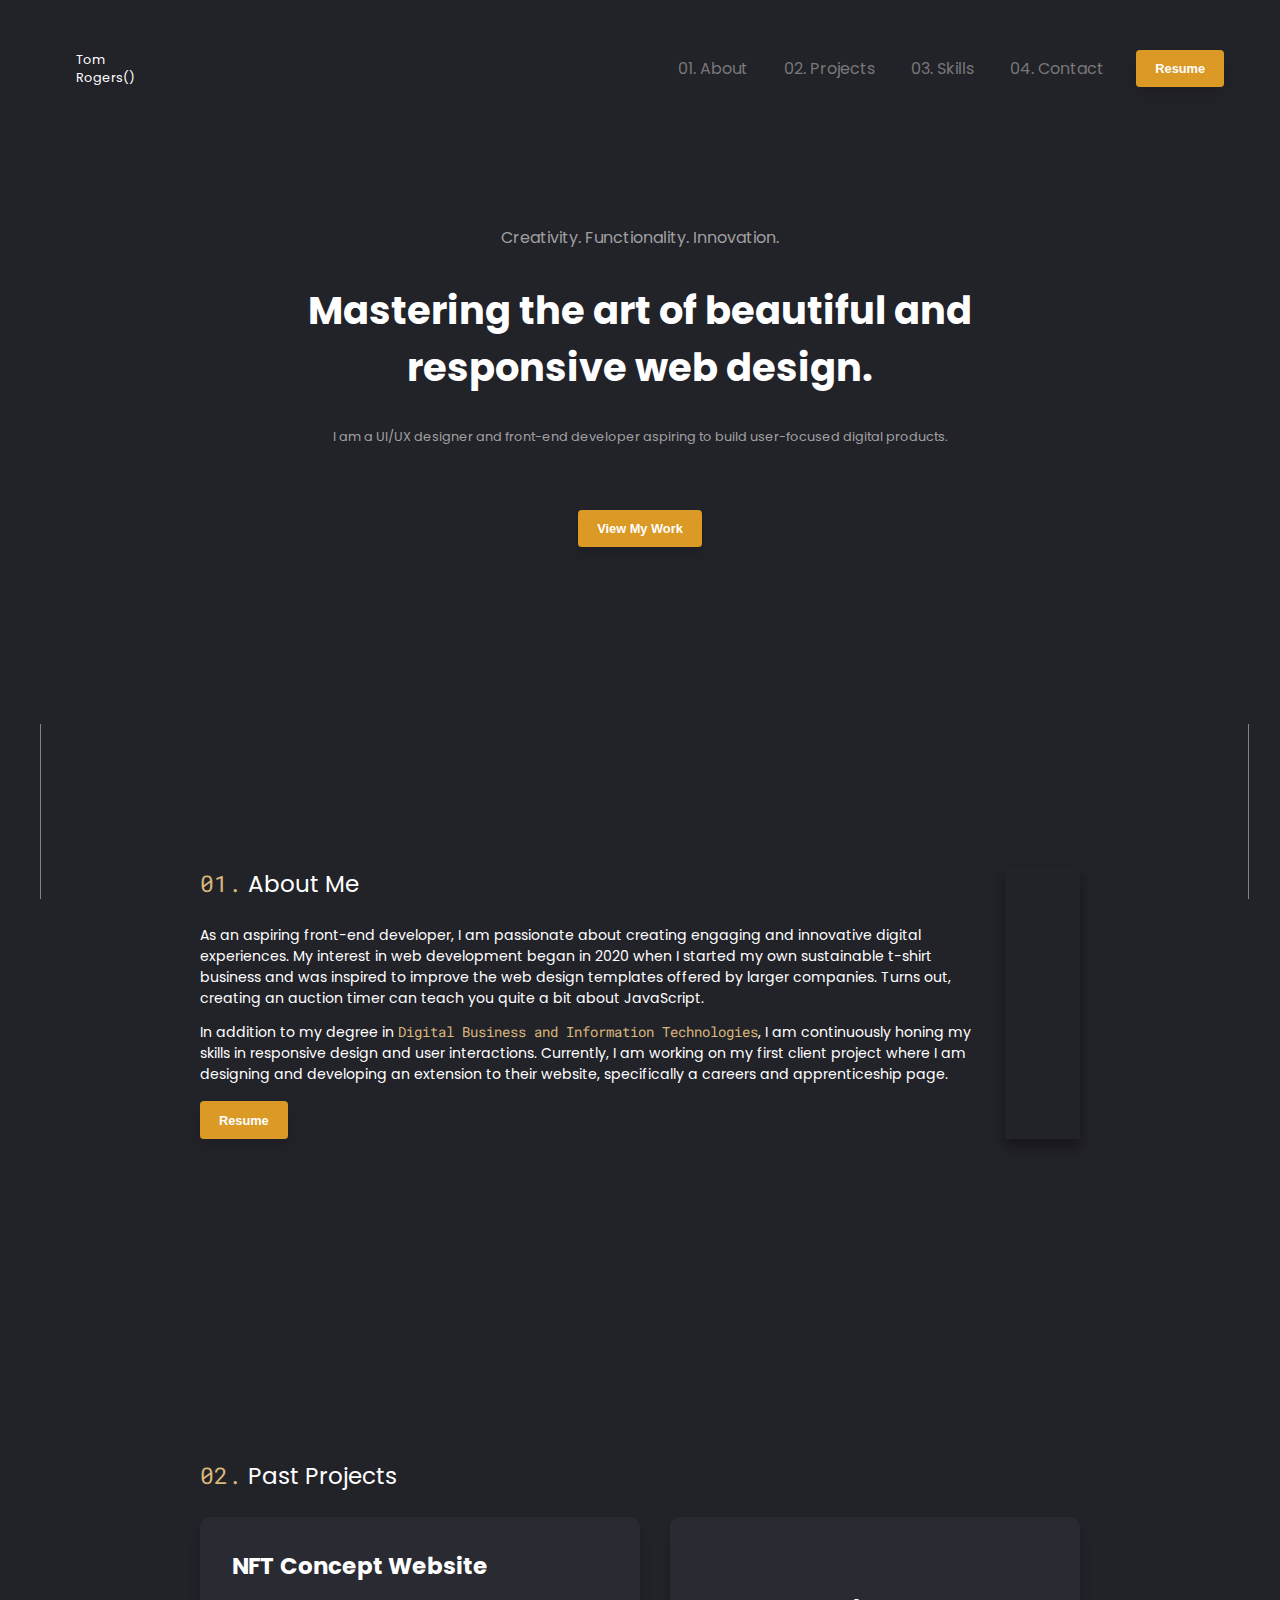
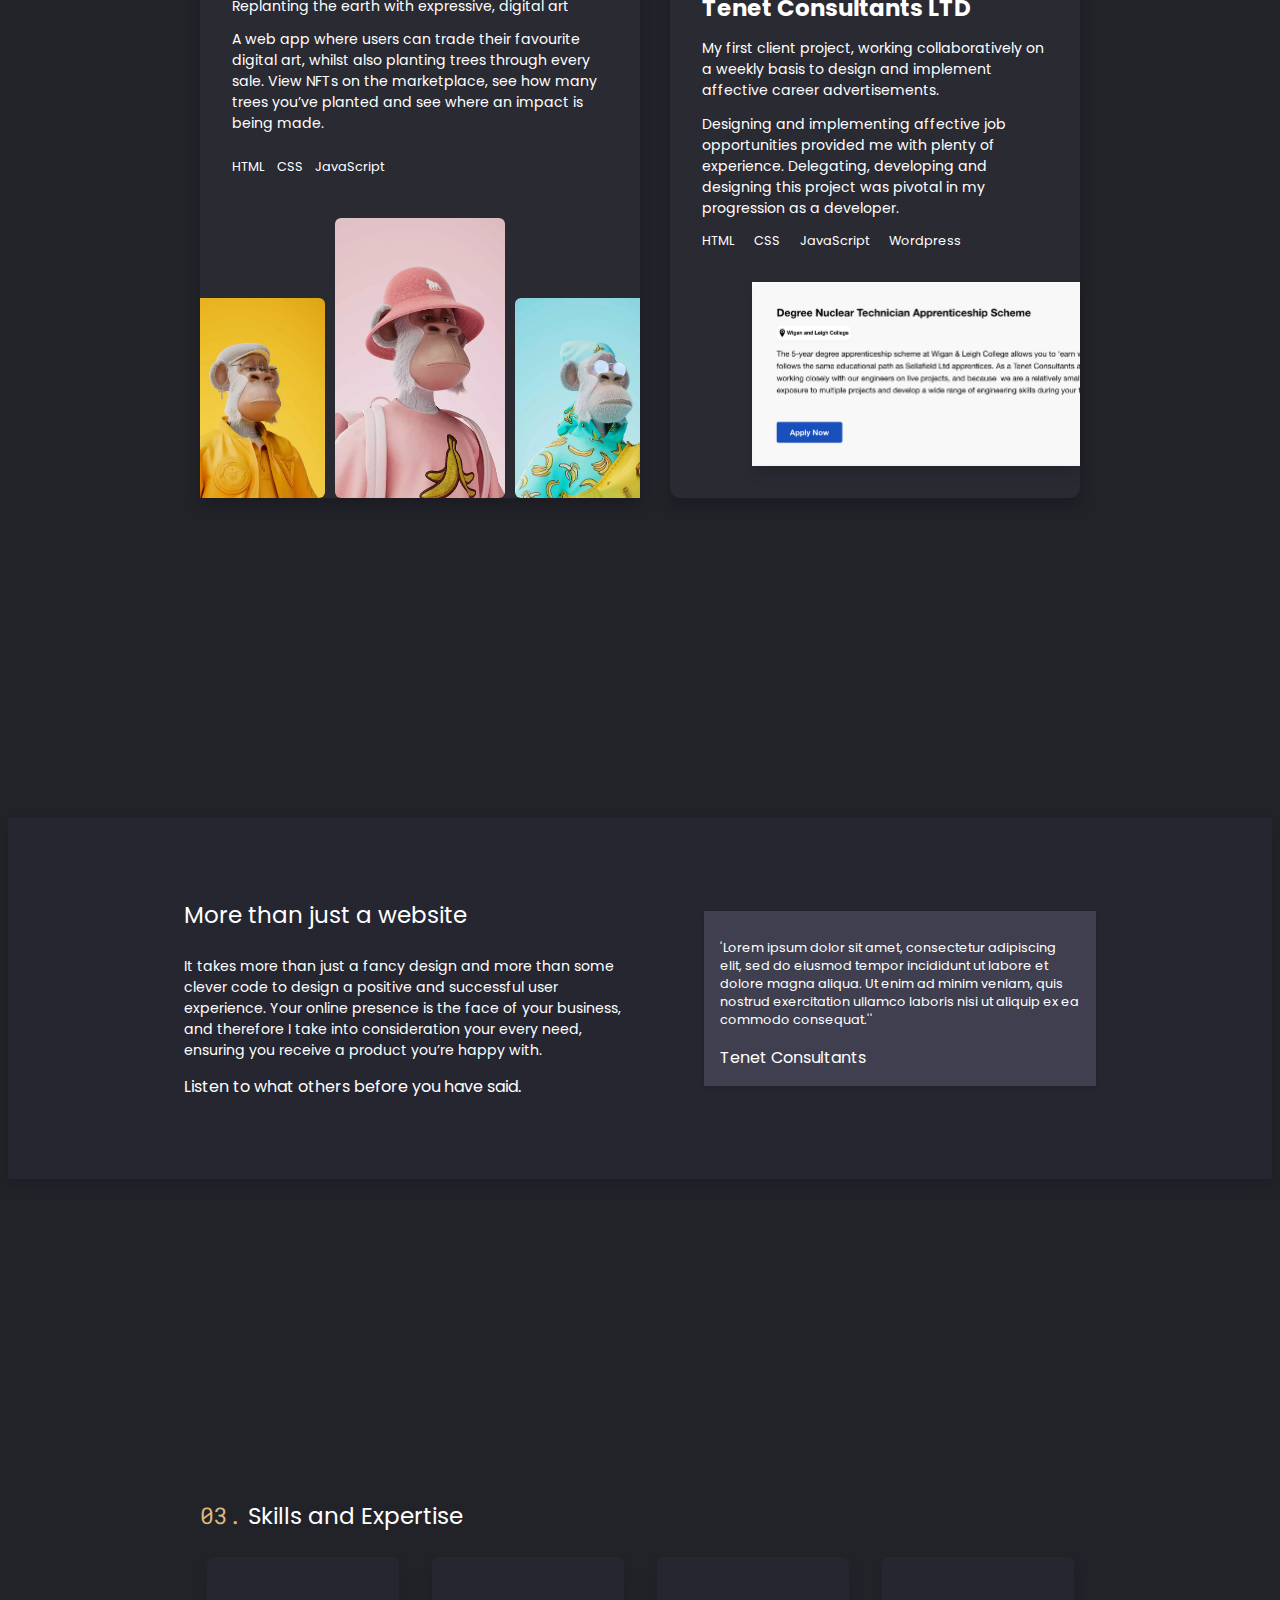
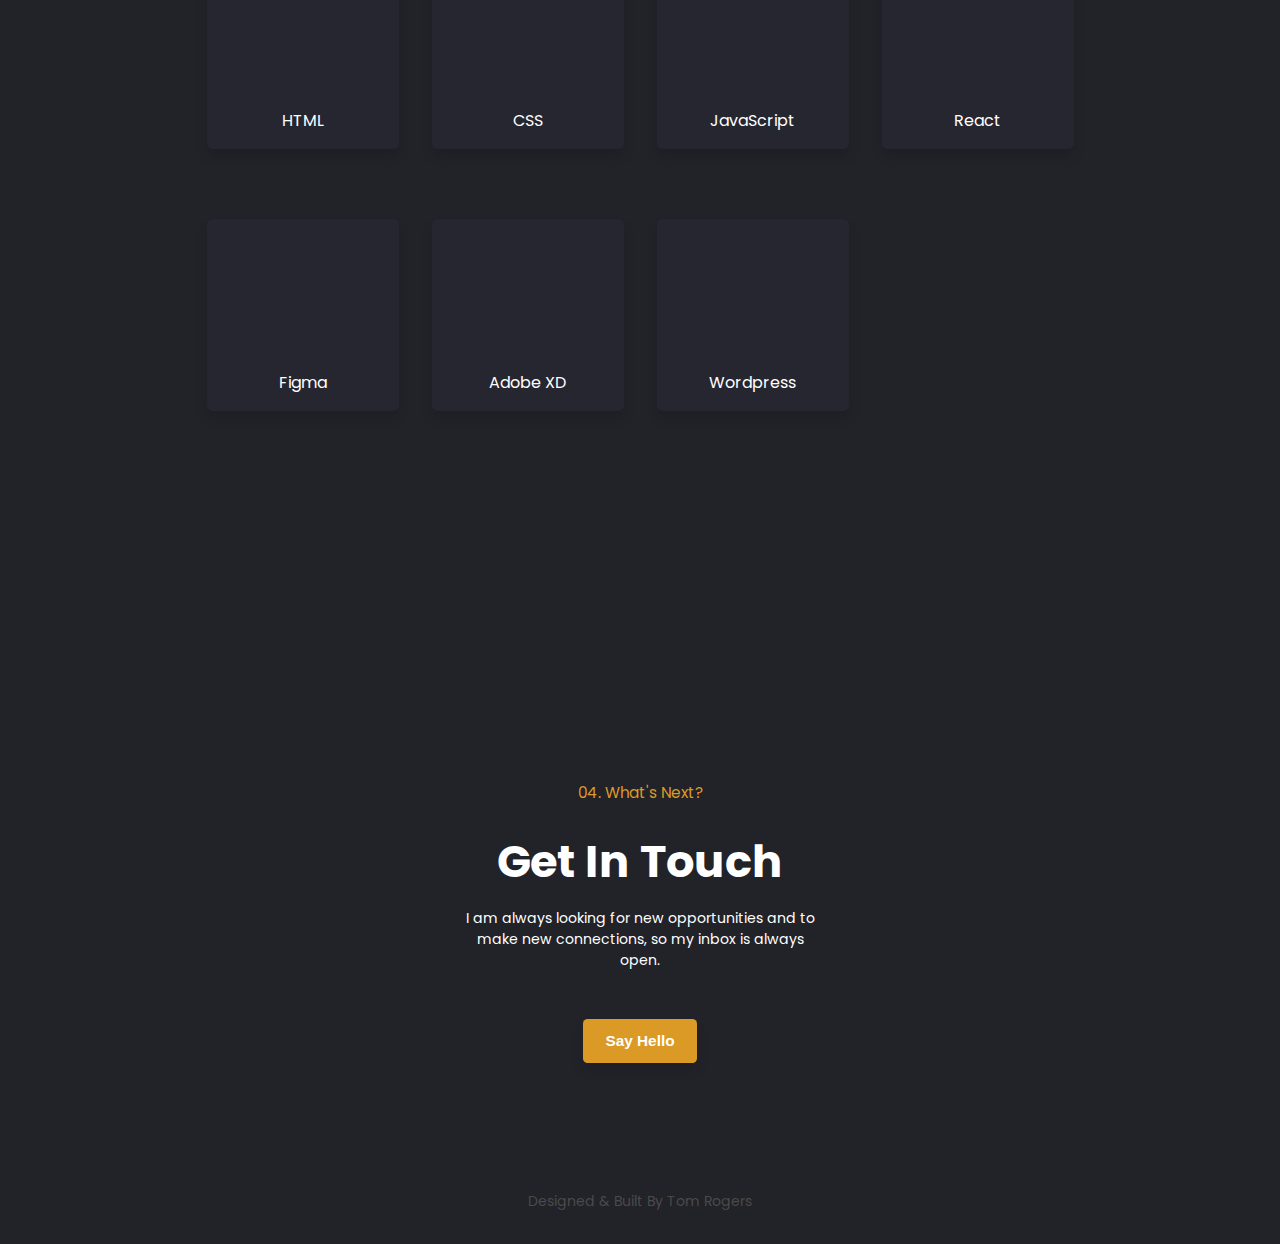
==== index.html @ 4c24e1a1 "PDF viewer extension" ====
<!DOCTYPE html>
<html lang="en" dir="auto">
	<head>
		<meta charset="UTF-8" />
		<meta http-equiv="X-UA-Compatible" content="IE=edge" />
		<meta name="viewport" content="width=device-width, initial-scale=1.0" />
		<link rel="alternate" href="https://es.example.com/" hreflang="es" />
		<link rel="stylesheet" href="style.css" />
		<link rel="icon" href="images/logo.png" />
		<title>Tom Rogers - Front-End Developer</title>
		<meta
			name="description"
			content="Explore my portfolio and discover my skills in web design, development, and digital marketing. Let's build something amazing together!"
		/>

		<link
			rel="stylesheet"
			href="https://cdn.jsdelivr.net/npm/bootstrap-icons@1.10.2/font/bootstrap-icons.css"
			integrity="sha384-b6lVK+yci+bfDmaY1u0zE8YYJt0TZxLEAFyYSLHId4xoVvsrQu3INevFKo+Xir8e"
			crossorigin="anonymous"
		/>

		<link
			rel="stylesheet"
			href="path/to/font-awesome/css/font-awesome.min.css"
		/>
	</head>
	<body>
		<header>
			<i class="bi bi-list" id="mobile-cta"></i>
			<nav>
				<div id="desktop-nav" data-visible="false">
					<div id="nav-left">
						<img src="images/profile-pic.png" alt="" />
						<div id="nav-name">Tom Rogers()</div>
						<i class="bi bi-x" id="mobile-exit"></i>
					</div>
					<div id="nav-right">
						<ul>
							<li>
								<a href="#about" class="nav-links">01. About</a>
								<a href="#projects" class="nav-links">02. Projects</a>
								<a href="#skills" class="nav-links">03. Skills</a>
								<a href="#contact" class="nav-links">04. Contact</a>
							</li>
						</ul>
						<a href="pdf.html" target="_blank">
							<button>Resume</button>
						</a>
						<i class="bi bi-brightness-alt-high-fill" id="toggle-dark"></i>
					</div>
					<div id="nav-mobile-bottom">
						<div class="logo-links">
							<a
								href="https://www.linkedin.com/in/tom-rogers-b69690244/
										"
								target="_blank"
							>
								<i class="bi bi-linkedin"></i>
							</a>
							<a href="https://github.com/tomrogers02" target="_blank">
								<i class="bi bi-github"></i>
							</a>
						</div>
						<div id="email-address">tomrogersweb@gmail.com</div>
					</div>
				</div>
			</nav>
		</header>

		<div class="desktop-hero">
			<div class="left-hero-social-links">
				<a
					href="https://www.linkedin.com/in/tom-rogers-b69690244/
					"
					target="_blank"
				>
					<i class="bi bi-linkedin"></i>
				</a>
				<a href="https://github.com/tomrogers02" target="_blank">
					<i class="bi bi-github"></i>
				</a>
				<img src="images/icons-line.png" alt="" class="social-line" />
			</div>

			<div class="mobile-hero">
				<div class="central-hero">
					<div id="upper-title">Creativity. Functionality. Innovation.</div>
					<div id="main-title">
						Mastering the art of beautiful and responsive web design.
					</div>
					<div id="lower-subtitle">
						I am a UI/UX designer and front-end developer aspiring to build
						user-focused digital products.
					</div>
					<a href="#projects" id="view-btn"><button>View My Work</button></a>
				</div>

				<div class="right-hero-email">
					<a href="mailto:tomrogersweb@gmail.com" id="email"
						><i class="bi bi-envelope-fill"></i>
					</a>
					<img src="images/icons-line.png" alt="" class="social-line" />
				</div>
			</div>
		</div>

		<section id="about">
			<div class="about-left-section">
				<div class="section-title" id="about-title">
					<span>01.</span> About Me
				</div>
				<p class="about-body" id="about-body-1">
					As an aspiring front-end developer, I am passionate about creating
					engaging and innovative digital experiences. My interest in web
					development began in 2020 when I started my own sustainable t-shirt
					business and was inspired to improve the web design templates offered
					by larger companies. Turns out, creating an auction timer can teach
					you quite a bit about JavaScript.
				</p>

				<p class="about-body" id="about-body-2">
					In addition to my degree in
					<span>Digital Business and Information Technologies</span>, I am
					continuously honing my skills in responsive design and user
					interactions. Currently, I am working on my first client project where
					I am designing and developing an extension to their website,
					specifically a careers and apprenticeship page.
				</p>

				<button>Resume</button>
			</div>
			<img src="images/avatar-rectangle.png" alt="" />
		</section>

		<section id="projects">
			<div class="section-title" id="projects-title">
				<span>02.</span> Past Projects
			</div>
			<div class="desktop-flex-box">
				<div class="project-flex-box">
					<div class="left-project">
						<div class="nft-flex-box">
							<img src="images/nft-yellow.png" alt="" id="nft-yellow" />
							<img src="images/mobile-nft.png" alt="" id="nft-mobile" />
							<img src="images/nft-blue.png" alt="" id="nft-blue" />
						</div>
						<a
							href="https://tomrogers02.github.io/NIFTREE/"
							target="_blank"
							class="project-links-mobile"
							id="nft-link"
						>
							<i class="bi bi-box-arrow-up-right"></i>
						</a>
						<a
							href="https://github.com/tomrogers02/NIFTREE"
							target="_blank"
							class="project-links-mobile"
						>
							<i class="bi bi-github"></i>
						</a>
					</div>

					<div class="right-project">
						<div class="project-title">NFT Concept Website</div>
						<p class="mobile-desc">
							Replanting the earth with expressive, digital art
						</p>
						<p class="desktop-desc">
							A web app where users can trade their favourite digital art,
							whilst also planting trees through every sale. View NFTs on the
							marketplace, see how many trees you’ve planted and see where an
							impact is being made.
						</p>
						<div class="project-tech-links">
							<div class="project-tec">
								<div class="tech-name">HTML</div>
								<div class="tech-name">CSS</div>
								<div class="tech-name">JavaScript</div>
							</div>
							<div class="project-tec-links">
								<a
									href="https://tomrogers02.github.io/NIFTREE/"
									target="_blank"
									class="project-links-desktop"
									id="nft-link"
								>
									<i class="bi bi-box-arrow-up-right"></i>
								</a>
								<a
									href="https://github.com/tomrogers02/NIFTREE"
									target="_blank"
									class="project-links-desktop"
								>
									<i class="bi bi-github"></i>
								</a>
							</div>
						</div>
					</div>
				</div>

				<div class="project-flex-box" id="tenet-card">
					<div class="left-project">
						<img src="images/tenet-mobile.png" alt="" id="tenet-mobile" />
					</div>

					<div class="right-project">
						<div class="project-title">Tenet Consultants LTD</div>
						<p class="mobile-desc">
							My first client project, working collaboratively on a weekly basis
							to design and implement affective career advertisements.
						</p>

						<p class="desktop-desc">
							Designing and implementing affective job opportunities provided me
							with plenty of experience. Delegating, developing and designing
							this project was pivotal in my progression as a developer.
						</p>
						<div class="project-tech-links">
							<div class="project-tec">
								<div class="tech-name">HTML</div>
								<div class="tech-name">CSS</div>
								<div class="tech-name">JavaScript</div>
								<div class="tech-name">Wordpress</div>
							</div>
						</div>
					</div>
				</div>
			</div>
		</section>

		<section id="testimonials">
			<div class="test-flex-box">
				<div class="test-left">
					<div class="section-title">More than just a website</div>
					<p class="section-body">
						It takes more than just a fancy design and more than some clever
						code to design a positive and successful user experience. Your
						online presence is the face of your business, and therefore I take
						into consideration your every need, ensuring you receive a product
						you’re happy with.
					</p>
					<div class="listen-to">
						Listen to what others before you have said.
					</div>
				</div>

				<div id="test-right">
					<div id="test-card">
						<p class="card-body">
							'Lorem ipsum dolor sit amet, consectetur adipiscing elit, sed do
							eiusmod tempor incididunt ut labore et dolore magna aliqua. Ut
							enim ad minim veniam, quis nostrud exercitation ullamco laboris
							nisi ut aliquip ex ea commodo consequat.''
						</p>
						<div class="test-company-name">Tenet Consultants</div>
					</div>
				</div>
			</div>
		</section>

		<section id="skills">
			<div class="section-title"><span>03.</span> Skills and Expertise</div>

			<div class="skill-grid">
				<div class="skill-square">
					<img src="images/html.png" alt="" />
					<div class="skill-name" id="hmtl">HTML</div>
				</div>
				<div class="skill-square">
					<img src="images/css.png" alt="" id="css-icon" />
					<div class="skill-name" id="css">CSS</div>
				</div>
				<div class="skill-square">
					<img src="images/js.png" alt="" />
					<div class="skill-name" id="js">JavaScript</div>
				</div>
				<div class="skill-square">
					<img src="images/react.png" alt="" />
					<div class="skill-name" id="react">React</div>
				</div>
				<div class="skill-square">
					<img src="images/figma.png" alt="" />
					<div class="skill-name" id="figma">Figma</div>
				</div>
				<div class="skill-square">
					<img src="images/xd.png" alt="" />
					<div class="skill-name" id="xd">Adobe XD</div>
				</div>
				<div class="skill-square">
					<img src="images/wp.png" alt="" />
					<div class="skill-name" id="wp">Wordpress</div>
				</div>
			</div>
		</section>
		<section id="contact">
			<div class="section-title">04. What's Next?</div>
			<div class="section-subtitle">Get In Touch</div>
			<p class="section-body">
				I am always looking for new opportunities and to make new connections,
				so my inbox is always open.
			</p>
			<a href="mailto:tomrogersweb@gmail.com"
				><button id="btn-email">Say Hello</button>
			</a>
		</section>

		<footer>
			<p id="footer-copyright">Designed & Built By Tom Rogers</p>
		</footer>
		<script src="style.js"></script>
	</body>
</html>
---- style.css ----
/** Prefixed by https://autoprefixer.github.io
* PostCSS: v8.4.14,
* Autoprefixer: v10.4.7
* Browsers: last 4 version*/
@import url("https://fonts.googleapis.com/css2?family=Poppins:wght@400;500;700&display=swap");
@import url("https://fonts.googleapis.com/css2?family=Roboto+Mono:wght@300;400;600;700&display=swap");
:root {
  --background-dark: #222229;
  --background-white: #f5f5f5;
  --primary-colour: #db9926;
  --secondary-orange: #dab77a;
  --dark-theme-secondary-card-colour: #262630;
  --light-theme-secondary-card-colour: #5d5d76;
  --dark-theme-primary-font-colour: #ffffff;
  --dark-theme-secondary-font-colour: #a0a0a0;
  --light-theme-primary-font-colour: #000000;
  --light-theme-secondary-font-colour: #4a4a4a;
}

img:hover {
  transform: scale(1.01);
  transition: 0.2s ease;
}

html {
  scroll-behavior: smooth;
  scroll-padding-top: 80px;
  font-family: poppins, serif;
}

#footer-copyright {
  text-align: center;
  margin-block: 2rem;
  color: var(--light-theme-secondary-font-colour);
}

span {
  color: var(--secondary-orange);
  font-family: roboto mono;
}

a {
  text-decoration: none;
}

li {
  list-style-type: none;
}

#PDF {
  width: 100%;
  height: 100vh;
}

@media only screen and (max-width: 600px) {
  body {
    background-color: var(--background-dark);
    color: white;
    margin: 0;
    padding: 0;
  }
  body section {
    margin: 10rem 1.5rem;
  }
  body button {
    display: flex;
    align-items: center;
    justify-content: space-around;
    background-color: var(--primary-colour);
    border: none;
    outline: none;
    color: white;
    border-radius: 0.3em;
    font-size: 3.2vw;
    padding: 0.9em 1.8em;
    font-weight: bold;
    margin: auto;
  }
  body .section-title {
    font-size: 5vw;
    font-weight: bold;
    margin-bottom: 2rem;
    text-align: center;
  }
  body p {
    font-size: 3vw;
    margin-block: 1rem;
  }
  body #skills .skill-grid {
    display: -ms-grid;
    display: grid;
    grid-template-columns: repeat(auto-fit, minmax(120px, 1fr));
    gap: 19px;
    width: 100%;
  }
  body #skills .skill-grid .skill-square {
    background-color: var(--dark-theme-secondary-card-colour);
    box-shadow: rgba(12, 11, 15, 0.119) 0px 8px 12px 0px;
    max-width: 170px;
    min-width: 130px;
    max-height: 170px;
    min-height: 130px;
    padding: 1rem;
    display: flex;
    flex-direction: column;
    text-align: center;
    -ms-grid-row-align: center;
    -ms-grid-column-align: center;
    place-self: center;
  }
  body #skills .skill-grid .skill-square img {
    max-width: 65%;
    min-width: 40%;
    max-height: 65%;
    min-height: 40%;
    margin: auto;
  }
  body #skills .skill-grid .skill-square:hover {
    box-shadow: rgba(106, 102, 134, 0.518) 0px 1px 30px 0px;
    transform: scale(1.05);
    transition: 0.2s ease;
  }
  body header {
    position: -webkit-sticky;
    position: sticky;
    top: 0;
    padding: 1rem;
    z-index: 999;
    background-color: var(--background-dark);
    height: 5.5vh;
  }
  body header #mobile-cta {
    font-size: 9vw;
    float: right;
  }
  body header #desktop-nav[data-visible=true] {
    display: block;
    transform: translateX(0%);
    transition: 0.2s ease-out;
  }
  body header #desktop-nav {
    position: fixed;
    right: 0;
    top: 0;
    width: 100%;
    transform: translateX(110%);
    transition: 0.2s ease;
    height: 100vh;
  }
  body header #desktop-nav #nav-left {
    display: flex;
    justify-content: space-between;
    align-items: center;
    font-size: 8vw;
    background-color: var(--dark-theme-secondary-card-colour);
    padding-inline: 2rem;
    height: 16vh;
  }
  body header #desktop-nav #nav-left img {
    width: 10%;
  }
  body header #desktop-nav #nav-left #nav-name {
    display: none;
  }
  body header #desktop-nav #nav-right {
    text-align: center;
    margin-block: 0rem 0rem;
    background-color: var(--background-dark);
    height: 65%;
  }
  body header #desktop-nav #nav-right ul {
    padding: 0;
    margin: 0;
  }
  body header #desktop-nav #nav-right ul a {
    display: block;
    color: white;
    padding-block: 1.5rem;
  }
  body header #desktop-nav #nav-right button {
    margin-bottom: 3rem;
  }
  body header #desktop-nav #nav-right #toggle-dark {
    font-size: 5vw;
  }
  body header #desktop-nav #nav-mobile-bottom {
    background-color: var(--dark-theme-secondary-card-colour);
    position: absolute;
    padding: 2rem;
    width: 100%;
    height: 12vh;
  }
  body header #desktop-nav #nav-mobile-bottom .logo-links i {
    margin-right: 1rem;
    margin-bottom: 1rem;
    font-size: 5vw;
  }
  body header #desktop-nav #nav-mobile-bottom .logo-links a {
    color: white;
  }
  body .desktop-hero {
    display: flex;
    flex-direction: column-reverse;
    width: 100%;
  }
  body .desktop-hero .left-hero-social-links {
    margin: auto;
    margin-top: 2rem;
  }
  body .desktop-hero .left-hero-social-links img {
    display: none;
  }
  body .desktop-hero .left-hero-social-links i {
    font-size: 6vw;
    margin-inline: 1rem;
  }
  body .desktop-hero .left-hero-social-links a {
    color: white;
  }
  body .desktop-hero .mobile-hero .right-hero-email {
    display: none;
  }
  body .desktop-hero .mobile-hero .central-hero {
    text-align: center;
    margin: 5rem auto 0 auto;
  }
  body .desktop-hero .mobile-hero .central-hero #upper-title {
    margin-bottom: 2rem;
  }
  body .desktop-hero .mobile-hero .central-hero #main-title {
    font-size: 7vw;
    font-weight: bold;
    margin-inline: 2rem;
    margin-bottom: 2rem;
  }
  body .desktop-hero .mobile-hero .central-hero #lower-subtitle {
    margin-inline: 4rem;
    margin-bottom: 2rem;
    font-size: 2.8vw;
  }
  body #about button {
    margin-top: 3rem;
  }
  body #about img {
    display: none;
  }
  body #projects #nft-blue,
body #projects #nft-yellow {
    display: none;
  }
  body #projects .project-flex-box {
    background-color: #2a2a33;
    border-radius: 10px;
    box-shadow: rgba(12, 11, 15, 0.206) 0px 10px 12px 0px;
    display: flex;
    gap: 50px;
    flex-direction: column-reverse;
    padding: 2rem;
    margin-bottom: 4rem;
    position: relative;
    text-align: center;
  }
  body #projects .project-flex-box .project-links-mobile {
    color: white;
    font-size: 5vw;
  }
  body #projects .project-flex-box #nft-link {
    margin-right: 2rem;
  }
  body #projects .project-flex-box .project-links-desktop {
    display: none;
  }
  body #projects .project-flex-box .left-project .nft-flex-box {
    width: 100%;
    text-align: center;
  }
  body #projects .project-flex-box .left-project .nft-flex-box #nft-mobile {
    width: 250px;
    height: 350px;
    -o-object-fit: cover;
    object-fit: cover;
    border-radius: 5px;
    margin: auto;
    margin-bottom: 2rem;
  }
  body #projects .project-flex-box .left-project #tenet-mobile {
    width: 80%;
    margin-bottom: 2rem;
    box-shadow: rgba(12, 11, 15, 0.119) 0px 8px 12px 0px;
    float: right;
  }
  body #projects .project-flex-box .right-project {
    text-align: left;
  }
  body #projects .project-flex-box .right-project .project-title {
    font-size: 5vw;
    font-weight: bold;
  }
  body #projects .project-flex-box .right-project .project-tech-links {
    display: flex;
    align-items: center;
    justify-content: space-between;
  }
  body #projects .project-flex-box .right-project .project-tech-links .project-tec {
    display: flex;
    gap: 10px;
  }
  body #projects .project-flex-box .right-project .project-tech-links .project-tec .tech-name {
    color: white;
    font-size: 3vw;
  }
  body #projects #tenet-card {
    padding: 0;
  }
  body #projects #tenet-card .right-project {
    margin: 2rem;
  }
  body #testimonials {
    background-color: var(--dark-theme-secondary-card-colour);
    margin: 0;
    padding: 2rem;
    box-shadow: rgba(12, 11, 15, 0.119) 0px 8px 12px 0px;
  }
  body #testimonials .test-flex-box .test-left .section-title {
    font-size: 4vw;
    font-weight: bold;
    margin-bottom: 1rem;
  }
  body #testimonials .test-flex-box .test-left .listen-to {
    font-size: 2.6vw;
    margin-bottom: 2rem;
  }
  body #testimonials .test-flex-box #test-right {
    background-color: #3f3f50;
    padding: 1rem;
  }
  body #testimonials .test-flex-box #test-right .card-body {
    font-size: 2.5vw;
    margin-bottom: 1rem;
  }
  body #contact {
    text-align: center;
    margin-bottom: 8rem;
  }
  body #contact .section-title {
    font-size: 2.6vw;
    color: var(--primary-colour);
  }
  body #contact .section-subtitle {
    font-size: 6vw;
    font-weight: bold;
  }
  body #contact .section-body {
    margin-inline: 1rem;
  }
  body #contact #btn-email {
    font-size: 3vw;
    margin-top: 3rem;
  }
}
@media only screen and (min-width: 601px) and (max-width: 1100px) {
  body {
    background-color: var(--background-dark);
    color: white;
  }
  body section {
    margin: 10rem 5rem;
  }
  body button {
    display: flex;
    align-items: center;
    justify-content: space-around;
    background-color: var(--primary-colour);
    border: none;
    outline: none;
    color: white;
    border-radius: 0.3em;
    font-size: 1.5vw;
    cursor: pointer;
    padding: 0.9em 1.8em;
    margin: auto;
    transform: scale(1);
    transition: 0.3s ease;
    font-weight: bold;
  }
  body .section-title {
    font-size: 2.5vw;
    margin-bottom: 1.5rem;
  }
  body p {
    font-size: 1.5vw;
    margin-block: 1rem;
  }
  body #skills .skill-grid {
    display: -ms-grid;
    display: grid;
    grid-template-columns: repeat(auto-fit, minmax(180px, 2fr));
    gap: 20px;
    width: 100%;
  }
  body #skills .skill-grid .skill-square {
    background-color: var(--dark-theme-secondary-card-colour);
    box-shadow: rgba(12, 11, 15, 0.119) 0px 8px 12px 0px;
    max-width: 170px;
    min-width: 130px;
    max-height: 170px;
    min-height: 130px;
    padding: 1rem;
    display: flex;
    flex-direction: column;
    text-align: center;
    -ms-grid-row-align: center;
    -ms-grid-column-align: center;
    place-self: center;
  }
  body #skills .skill-grid .skill-square img {
    width: 65%;
    margin: auto;
  }
  body #skills .skill-grid .skill-square:hover {
    box-shadow: rgba(106, 102, 134, 0.518) 0px 1px 30px 0px;
    transform: scale(1.05);
    transition: 0.2s ease;
  }
  body header {
    background-color: var(--background-dark);
    height: 5vh;
    position: -webkit-sticky;
    position: sticky;
    top: 0;
    padding: 2rem;
    z-index: 999;
  }
  body header #mobile-cta {
    font-size: 5vw;
    float: right;
  }
  body header #desktop-nav[data-visible=true] {
    display: block;
    transform: translateX(0%);
    transition: 0.2s ease-out;
  }
  body header #desktop-nav {
    position: fixed;
    right: 0;
    top: 0;
    width: 100%;
    transform: translateX(110%);
    transition: 0.2s ease;
    height: 100vh;
  }
  body header #desktop-nav #nav-left {
    display: flex;
    justify-content: space-between;
    align-items: center;
    font-size: 8vw;
    background-color: var(--dark-theme-secondary-card-colour);
    padding-inline: 2rem;
    height: 20vh;
  }
  body header #desktop-nav #nav-left img {
    width: 10%;
  }
  body header #desktop-nav #nav-left #nav-name {
    display: none;
  }
  body header #desktop-nav #nav-right {
    text-align: center;
    background-color: var(--background-dark);
  }
  body header #desktop-nav #nav-right ul {
    padding: 0;
    margin: 0;
  }
  body header #desktop-nav #nav-right ul a {
    display: block;
    color: white;
    padding-block: 1.3rem;
  }
  body header #desktop-nav #nav-right button {
    margin-bottom: 2rem;
  }
  body header #desktop-nav #nav-right #toggle-dark {
    font-size: 3vw;
  }
  body header #desktop-nav #nav-mobile-bottom {
    background-color: var(--dark-theme-secondary-card-colour);
    position: absolute;
    padding: 2rem;
    width: 100%;
  }
  body header #desktop-nav #nav-mobile-bottom .logo-links i {
    margin-right: 1rem;
    margin-bottom: 1rem;
    font-size: 3vw;
  }
  body header #desktop-nav #nav-mobile-bottom .logo-links a {
    color: white;
  }
  body .desktop-hero {
    display: flex;
    flex-direction: column-reverse;
    width: 100%;
  }
  body .desktop-hero .left-hero-social-links {
    margin: auto;
    margin-top: 2rem;
  }
  body .desktop-hero .left-hero-social-links img {
    display: none;
  }
  body .desktop-hero .left-hero-social-links i {
    font-size: 3vw;
    margin-inline: 1rem;
  }
  body .desktop-hero .left-hero-social-links a {
    color: white;
  }
  body .desktop-hero .mobile-hero .right-hero-email {
    display: none;
  }
  body .desktop-hero .mobile-hero .central-hero {
    text-align: center;
    margin: 6rem auto 0 auto;
  }
  body .desktop-hero .mobile-hero .central-hero #upper-title {
    margin-bottom: 2rem;
  }
  body .desktop-hero .mobile-hero .central-hero #main-title {
    font-size: 4.5vw;
    font-weight: bold;
    margin-inline: 3rem;
    margin-bottom: 2rem;
  }
  body .desktop-hero .mobile-hero .central-hero #lower-subtitle {
    margin-inline: 10rem;
    margin-bottom: 2rem;
  }
  body #about {
    display: flex;
    align-items: center;
  }
  body #about .about-left-section {
    margin-right: 2rem;
  }
  body #about button {
    margin: 0;
    margin-top: 1rem;
  }
  body #about img {
    width: 30%;
    height: 30%;
  }
  body #projects .desktop-flex-box .project-flex-box {
    background-color: #2a2a33;
    border-radius: 10px;
    box-shadow: rgba(12, 11, 15, 0.206) 0px 10px 12px 0px;
    margin-bottom: 3rem;
    display: flex;
    flex-direction: column-reverse;
    margin: 2rem auto;
    width: 90%;
  }
  body #projects .desktop-flex-box .project-flex-box .project-links-desktop {
    color: white;
    font-size: 3vw;
  }
  body #projects .desktop-flex-box .project-flex-box #nft-link {
    margin-right: 1rem;
  }
  body #projects .desktop-flex-box .project-flex-box .project-links-mobile {
    display: none;
  }
  body #projects .desktop-flex-box .project-flex-box .left-project img:hover {
    transform: none;
  }
  body #projects .desktop-flex-box .project-flex-box .left-project .nft-flex-box {
    display: flex;
    gap: 10px;
    align-items: baseline;
    overflow: hidden;
    justify-content: center;
  }
  body #projects .desktop-flex-box .project-flex-box .left-project .nft-flex-box #nft-yellow,
body #projects .desktop-flex-box .project-flex-box .left-project .nft-flex-box #nft-blue {
    width: 160px;
    height: 200px;
    -o-object-fit: cover;
    object-fit: cover;
    border-radius: 6px;
  }
  body #projects .desktop-flex-box .project-flex-box .left-project .nft-flex-box #nft-mobile {
    width: 170px;
    height: 280px;
    -o-object-fit: cover;
    object-fit: cover;
    border-radius: 6px;
  }
  body #projects .desktop-flex-box .project-flex-box .left-project .nft-flex-box button {
    display: none;
  }
  body #projects .desktop-flex-box .project-flex-box #tenet-mobile {
    width: 80%;
    margin-bottom: 2rem;
    box-shadow: rgba(12, 11, 15, 0.119) 0px 8px 12px 0px;
    float: right;
  }
  body #projects .desktop-flex-box .project-flex-box .right-project {
    padding: 2rem;
  }
  body #projects .desktop-flex-box .project-flex-box .right-project .project-title {
    font-size: 1.8vw;
    font-weight: bold;
  }
  body #projects .desktop-flex-box .project-flex-box .right-project .project-tech-links {
    display: flex;
    align-items: center;
    justify-content: space-between;
  }
  body #projects .desktop-flex-box .project-flex-box .right-project .project-tech-links .project-tec {
    display: flex;
    gap: 10%;
  }
  body #projects .desktop-flex-box .project-flex-box .right-project .project-tech-links .project-tec .tech-name {
    color: white;
    font-size: 2vw;
  }
  body #projects .desktop-flex-box .project-flex-box .right-project .project-tech-links .project-links a {
    color: white;
    font-size: 1.8vw;
  }
  body #testimonials {
    background-color: var(--dark-theme-secondary-card-colour);
    margin: 0;
    padding: 5rem 5rem;
    box-shadow: rgba(12, 11, 15, 0.119) 0px 8px 12px 0px;
  }
  body #testimonials .test-flex-box {
    display: flex;
    align-items: center;
  }
  body #testimonials .test-flex-box #test-right {
    background-color: #3f3f50;
    margin-left: 4rem;
    padding: 1rem;
    width: 100%;
    min-width: 150px;
  }
  body #testimonials .test-flex-box #test-right .card-body {
    font-size: 1.3vw;
    margin-bottom: 1rem;
  }
  body #contact {
    text-align: center;
    margin-bottom: 8rem;
  }
  body #contact .section-title {
    font-size: 2vw;
    color: var(--primary-colour);
  }
  body #contact .section-subtitle {
    font-size: 4vw;
    font-weight: bold;
  }
  body #contact .section-body {
    margin-inline: 6em;
  }
  body #contact #btn-email {
    font-size: 1.5vw;
    margin-top: 3rem;
  }
}
@media only screen and (min-width: 1101px) {
  body {
    background-color: var(--background-dark);
    color: white;
  }
  body section {
    margin: 20rem 12rem;
  }
  body button {
    display: flex;
    align-items: center;
    justify-content: space-around;
    background-color: var(--primary-colour);
    border: none;
    outline: none;
    color: white;
    border-radius: 0.3em;
    font-size: 1vw;
    cursor: pointer;
    padding: 0.8em 1.4em;
    margin: auto;
    transform: scale(1);
    transition: 0.3s ease;
    font-weight: bold;
    box-shadow: rgba(5, 5, 5, 0.122) 0px 8px 12px;
    border: 1px solid transparent;
  }
  body button:hover {
    border: var(--primary-colour) 1px solid;
    background-color: transparent;
    transition: 0.2s ease;
  }
  body .section-title {
    font-size: 1.8vw;
    margin-bottom: 1.5rem;
  }
  body p {
    font-size: 1.1vw;
    margin-block: 0.8rem;
  }
  body i {
    transition: 0.1s ease;
  }
  body i:hover {
    color: var(--primary-colour);
    transition: 0.1s ease;
  }
  body #skills .skill-grid {
    display: -ms-grid;
    display: grid;
    grid-template-columns: repeat(auto-fit, minmax(200px, 2fr));
    gap: 20px;
    width: 100%;
  }
  body #skills .skill-grid .skill-square {
    background-color: var(--dark-theme-secondary-card-colour);
    box-shadow: rgba(12, 11, 15, 0.119) 0px 8px 12px 0px;
    width: 160px;
    height: 160px;
    padding: 1rem;
    display: flex;
    flex-direction: column;
    text-align: center;
    -ms-grid-row-align: center;
    -ms-grid-column-align: center;
    place-self: center;
    margin-bottom: 50px;
    border-radius: 6px;
  }
  body #skills .skill-grid .skill-square img {
    width: 55%;
    margin: auto;
  }
  body header {
    padding: 2rem;
  }
  body header #mobile-cta {
    display: none;
  }
  body header #desktop-nav {
    display: flex;
    align-items: center;
    justify-content: space-between;
  }
  body header #desktop-nav #nav-left {
    display: flex;
    align-items: center;
  }
  body header #desktop-nav #nav-left img {
    width: 25%;
    margin-right: 1rem;
  }
  body header #desktop-nav #nav-left #nav-name {
    font-size: 1vw;
  }
  body header #desktop-nav #nav-right {
    display: flex;
    align-items: center;
  }
  body header #desktop-nav #nav-right ul a {
    color: rgb(120, 120, 120);
    padding-right: 2rem;
    font-size: 1rem;
    transition: 0.2s ease;
  }
  body header #desktop-nav #nav-right ul a:hover {
    color: white;
    transition: 0.1s ease;
  }
  body header #desktop-nav #nav-right #toggle-dark {
    margin-left: 1rem;
    font-size: 2.2vw;
  }
  body header #mobile-exit,
body header #nav-mobile-bottom {
    display: none;
  }
  body .desktop-hero {
    display: flex;
  }
  body .desktop-hero .left-hero-social-links {
    display: flex;
    flex-direction: column;
    align-items: center;
    text-align: center;
    position: fixed;
    bottom: 0;
    width: 5%;
  }
  body .desktop-hero .left-hero-social-links a {
    margin-bottom: 1rem;
    font-size: 1.4vw;
    color: white;
  }
  body .desktop-hero .left-hero-social-links a a:hover {
    transform: scale(1.1);
    transition: 1s ease;
  }
  body .desktop-hero .mobile-hero {
    display: flex;
  }
  body .desktop-hero .mobile-hero .central-hero {
    text-align: center;
    margin-top: 6rem;
  }
  body .desktop-hero .mobile-hero .central-hero #upper-title {
    margin-bottom: 2rem;
    color: var(--dark-theme-secondary-font-colour);
  }
  body .desktop-hero .mobile-hero .central-hero #main-title {
    font-size: 3vw;
    font-weight: bold;
    margin-inline: 6em;
  }
  body .desktop-hero .mobile-hero .central-hero #lower-subtitle {
    margin: 2rem 16rem 4rem 16rem;
    font-size: 1vw;
    color: var(--dark-theme-secondary-font-colour);
  }
  body .desktop-hero .mobile-hero .right-hero-email {
    display: flex;
    flex-direction: column;
    align-items: center;
    text-align: center;
    position: fixed;
    bottom: 0;
    right: 0;
    width: 5%;
  }
  body .desktop-hero .mobile-hero .right-hero-email a {
    margin-bottom: 1rem;
    font-size: 1.6vw;
    color: white;
  }
  body .desktop-hero .mobile-hero .right-hero-email a a:hover {
    transform: scale(1.01);
    transition: 1s ease;
  }
  body #about {
    display: flex;
  }
  body #about .about-left-section {
    margin-right: 2rem;
  }
  body #about button {
    margin: 0;
    margin-top: 1rem;
  }
  body #about img {
    width: 30%;
    box-shadow: rgba(12, 11, 15, 0.518) 0px 8px 12px 0px;
  }
  body #projects .desktop-flex-box {
    display: flex;
    gap: 30px;
  }
  body #projects .desktop-flex-box .project-flex-box {
    background-color: #2a2a33;
    border-radius: 10px;
    box-shadow: rgba(12, 11, 15, 0.206) 0px 10px 12px 0px;
    display: flex;
    flex-direction: column-reverse;
    width: 50%;
  }
  body #projects .desktop-flex-box .project-flex-box .project-links-desktop {
    color: white;
    font-size: 2vw;
  }
  body #projects .desktop-flex-box .project-flex-box #nft-link {
    margin-right: 1rem;
  }
  body #projects .desktop-flex-box .project-flex-box .project-links-mobile {
    display: none;
  }
  body #projects .desktop-flex-box .project-flex-box .left-project img:hover {
    transform: none;
  }
  body #projects .desktop-flex-box .project-flex-box .left-project .nft-flex-box {
    display: flex;
    gap: 10px;
    align-items: baseline;
    overflow: hidden;
    justify-content: center;
  }
  body #projects .desktop-flex-box .project-flex-box .left-project .nft-flex-box #nft-yellow,
body #projects .desktop-flex-box .project-flex-box .left-project .nft-flex-box #nft-blue {
    width: 160px;
    height: 200px;
    -o-object-fit: cover;
    object-fit: cover;
    border-radius: 6px;
  }
  body #projects .desktop-flex-box .project-flex-box .left-project .nft-flex-box #nft-mobile {
    width: 170px;
    height: 280px;
    -o-object-fit: cover;
    object-fit: cover;
    border-radius: 6px;
  }
  body #projects .desktop-flex-box .project-flex-box .left-project .nft-flex-box button {
    display: none;
  }
  body #projects .desktop-flex-box .project-flex-box #tenet-mobile {
    width: 80%;
    margin-bottom: 2rem;
    box-shadow: rgba(12, 11, 15, 0.119) 0px 8px 12px 0px;
    float: right;
  }
  body #projects .desktop-flex-box .project-flex-box .right-project {
    padding: 2rem;
  }
  body #projects .desktop-flex-box .project-flex-box .right-project .project-title {
    font-size: 1.8vw;
    font-weight: bold;
  }
  body #projects .desktop-flex-box .project-flex-box .right-project .project-tech-links {
    display: flex;
    align-items: center;
    justify-content: space-between;
  }
  body #projects .desktop-flex-box .project-flex-box .right-project .project-tech-links .project-tec {
    display: flex;
    gap: 10%;
  }
  body #projects .desktop-flex-box .project-flex-box .right-project .project-tech-links .project-tec .tech-name {
    color: white;
    font-size: 1vw;
  }
  body #projects .desktop-flex-box .project-flex-box .right-project .project-tech-links .project-links a {
    color: white;
    font-size: 1.8vw;
  }
  body #testimonials {
    background-color: var(--dark-theme-secondary-card-colour);
    margin: 0;
    padding: 5rem 11rem;
    box-shadow: rgba(12, 11, 15, 0.119) 0px 8px 12px 0px;
  }
  body #testimonials .test-flex-box {
    display: flex;
    align-items: center;
  }
  body #testimonials .test-flex-box .test-left {
    max-width: 50%;
  }
  body #testimonials .test-flex-box #test-right {
    background-color: #3f3f50;
    margin-left: 4rem;
    padding: 1rem;
    width: 90%;
    box-shadow: rgba(0, 0, 0, 0.16) 0px 1px 4px;
  }
  body #testimonials .test-flex-box #test-right .card-body {
    font-size: 1vw;
    margin-bottom: 1rem;
  }
  body #contact {
    text-align: center;
    margin-bottom: 8rem;
  }
  body #contact .section-title {
    font-size: 1.2vw;
    color: var(--primary-colour);
  }
  body #contact .section-subtitle {
    font-size: 3.5vw;
    font-weight: bold;
  }
  body #contact .section-body {
    margin-inline: 16rem;
  }
  body #contact #btn-email {
    font-size: 1.2vw;
    margin-top: 3rem;
  }
}/*# sourceMappingURL=style.css.map */
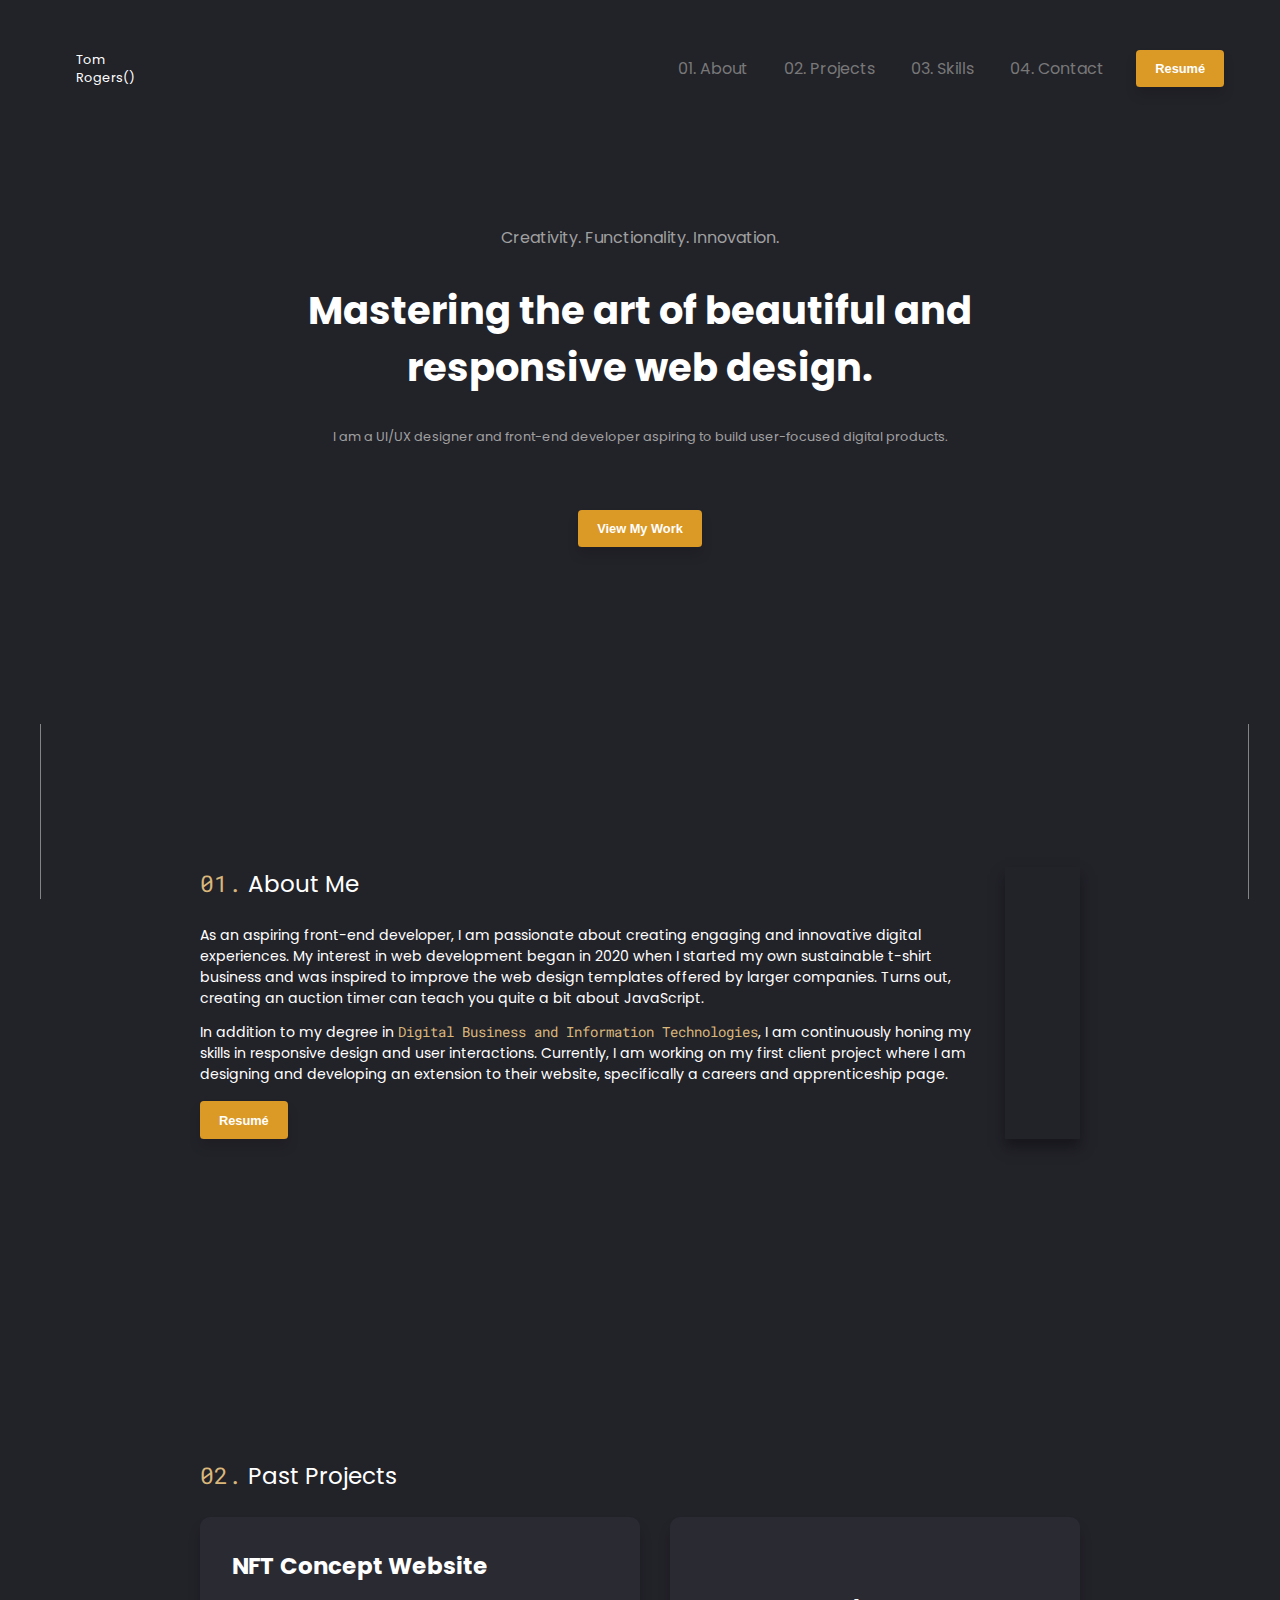
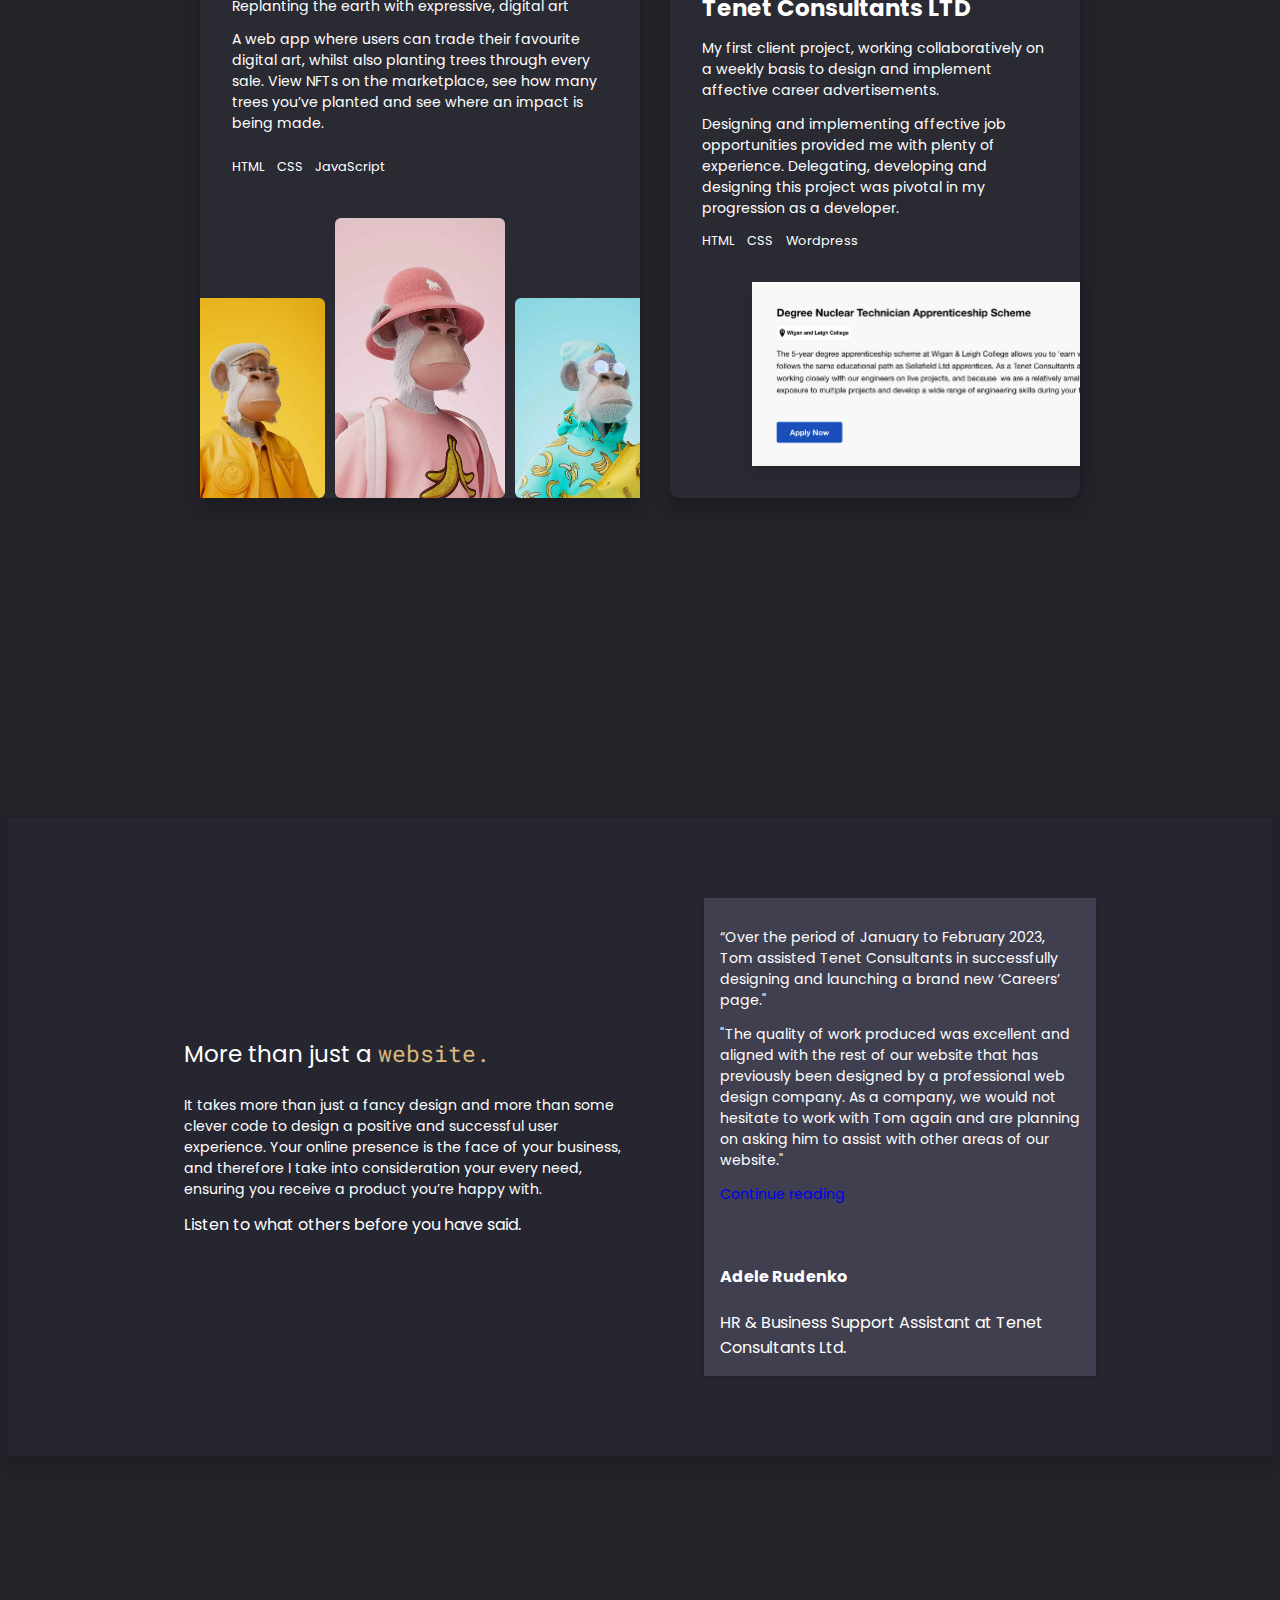
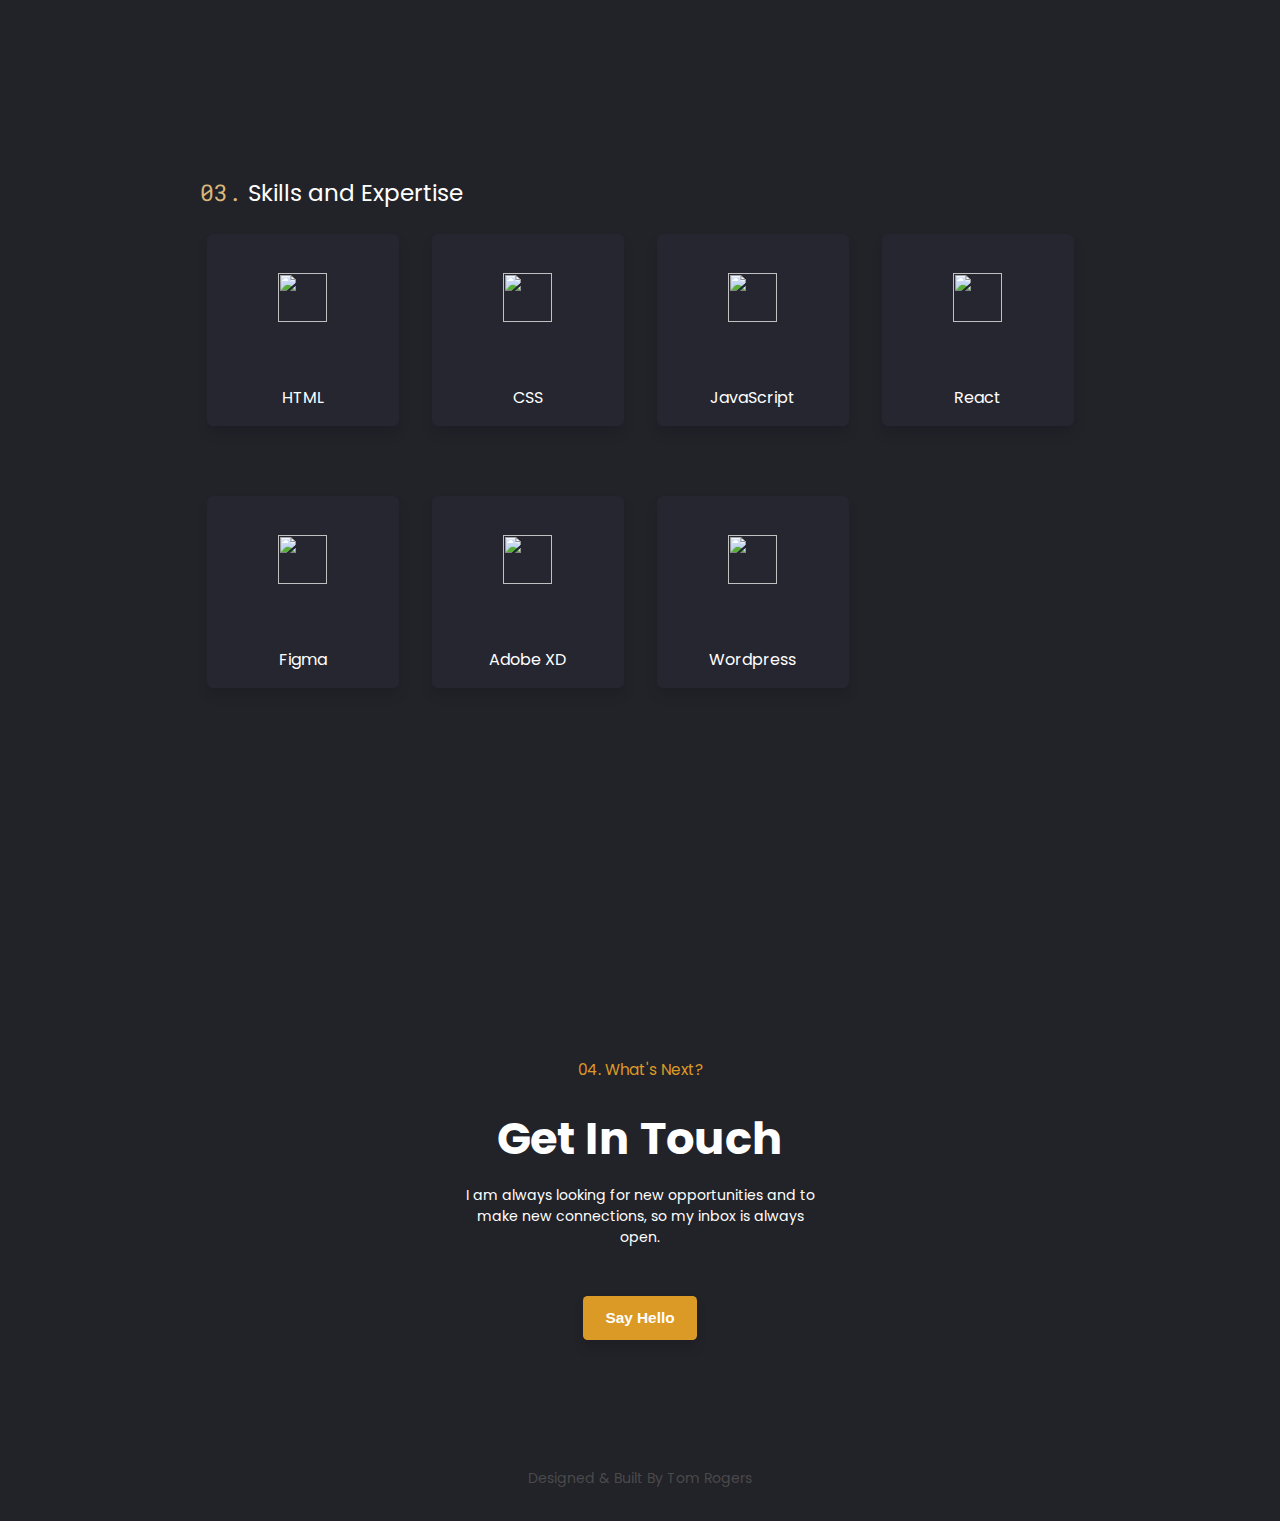
==== commit c08aa57b: "Final adjustments to reference" ====
--- a/index.html
+++ b/index.html
@@ -33,6 +33,7 @@
 					<div id="nav-left">
 						<img src="images/profile-pic.png" alt="" />
 						<div id="nav-name">Tom Rogers()</div>
+
 						<i class="bi bi-x" id="mobile-exit"></i>
 					</div>
 					<div id="nav-right">
@@ -44,8 +45,8 @@
 								<a href="#contact" class="nav-links">04. Contact</a>
 							</li>
 						</ul>
-						<a href="pdf.html" target="_blank">
-							<button>Resume</button>
+						<a href="documents/CV 2.pdf" target="_blank">
+							<button>Resumé</button>
 						</a>
 						<i class="bi bi-brightness-alt-high-fill" id="toggle-dark"></i>
 					</div>
@@ -128,9 +129,11 @@
 					specifically a careers and apprenticeship page.
 				</p>
 
-				<button>Resume</button>
-			</div>
-			<img src="images/avatar-rectangle.png" alt="" />
+				<a href="documents/CV 2.pdf" target="_blank">
+					<button>Resumé</button>
+				</a>
+			</div>
+			<img src="images/me.JPG" alt="" />
 		</section>
 
 		<section id="projects">
@@ -201,6 +204,14 @@
 				</div>
 
 				<div class="project-flex-box" id="tenet-card">
+					<a
+						href="https://tenetconsultants.com/careers-page/"
+						target="_blank"
+						class="project-links-mobile"
+						id="tenet-link"
+					>
+						<i class="bi bi-box-arrow-up-right"></i>
+					</a>
 					<div class="left-project">
 						<img src="images/tenet-mobile.png" alt="" id="tenet-mobile" />
 					</div>
@@ -221,9 +232,18 @@
 							<div class="project-tec">
 								<div class="tech-name">HTML</div>
 								<div class="tech-name">CSS</div>
-								<div class="tech-name">JavaScript</div>
+
 								<div class="tech-name">Wordpress</div>
 							</div>
+
+							<a
+								href="https://tenetconsultants.com/careers-page/"
+								target="_blank"
+								class="project-links-desktop"
+								id="nft-link"
+							>
+								<i class="bi bi-box-arrow-up-right"></i>
+							</a>
 						</div>
 					</div>
 				</div>
@@ -233,7 +253,9 @@
 		<section id="testimonials">
 			<div class="test-flex-box">
 				<div class="test-left">
-					<div class="section-title">More than just a website</div>
+					<div class="section-title">
+						More than just a <span>website.</span>
+					</div>
 					<p class="section-body">
 						It takes more than just a fancy design and more than some clever
 						code to design a positive and successful user experience. Your
@@ -248,13 +270,37 @@
 
 				<div id="test-right">
 					<div id="test-card">
-						<p class="card-body">
-							'Lorem ipsum dolor sit amet, consectetur adipiscing elit, sed do
-							eiusmod tempor incididunt ut labore et dolore magna aliqua. Ut
-							enim ad minim veniam, quis nostrud exercitation ullamco laboris
-							nisi ut aliquip ex ea commodo consequat.''
-						</p>
-						<div class="test-company-name">Tenet Consultants</div>
+						<p class="card-body-1">
+							“Over the period of January to February 2023, Tom assisted Tenet
+							Consultants in successfully designing and launching a brand new
+							‘Careers’ page."
+						</p>
+
+						<p class="card-body-2">
+							"The quality of work produced was excellent and aligned with the
+							rest of our website that has previously been designed by a
+							professional web design company. As a company, we would not
+							hesitate to work with Tom again and are planning on asking him to
+							assist with other areas of our website."
+						</p>
+
+						<a
+							href="tenet-reference.pdf"
+							target="_blank"
+							class="reference-link"
+						>
+							<p>Continue reading</p>
+						</a>
+
+						<div class="flex-box-testimonial-name">
+							<img src="images/TENET APPRENTICES OCT 2022-09.png" alt="" />
+							<div class="test-name">
+								<h4 class="person-name">Adele Rudenko</h4>
+								<h7 class="company-name">
+									HR & Business Support Assistant at Tenet Consultants Ltd.
+								</h7>
+							</div>
+						</div>
 					</div>
 				</div>
 			</div>
--- a/style.css
+++ b/style.css
@@ -47,11 +47,6 @@
   list-style-type: none;
 }
 
-#PDF {
-  width: 100%;
-  height: 100vh;
-}
-
 @media only screen and (max-width: 600px) {
   body {
     background-color: var(--background-dark);
@@ -85,6 +80,10 @@
   body p {
     font-size: 3vw;
     margin-block: 1rem;
+  }
+  body #PDF {
+    width: 99%;
+    height: 99vh;
   }
   body #skills .skill-grid {
     display: -ms-grid;
@@ -391,6 +390,10 @@
     font-size: 1.5vw;
     margin-block: 1rem;
   }
+  body #PDF {
+    width: 99%;
+    height: 100vh;
+  }
   body #skills .skill-grid {
     display: -ms-grid;
     display: grid;
@@ -415,6 +418,7 @@
   }
   body #skills .skill-grid .skill-square img {
     width: 65%;
+    height: 55%;
     margin: auto;
   }
   body #skills .skill-grid .skill-square:hover {
@@ -717,6 +721,10 @@
     color: var(--primary-colour);
     transition: 0.1s ease;
   }
+  body #PDF {
+    width: 99%;
+    height: 100vh;
+  }
   body #skills .skill-grid {
     display: -ms-grid;
     display: grid;
@@ -741,6 +749,7 @@
   }
   body #skills .skill-grid .skill-square img {
     width: 55%;
+    height: 55%;
     margin: auto;
   }
   body header {
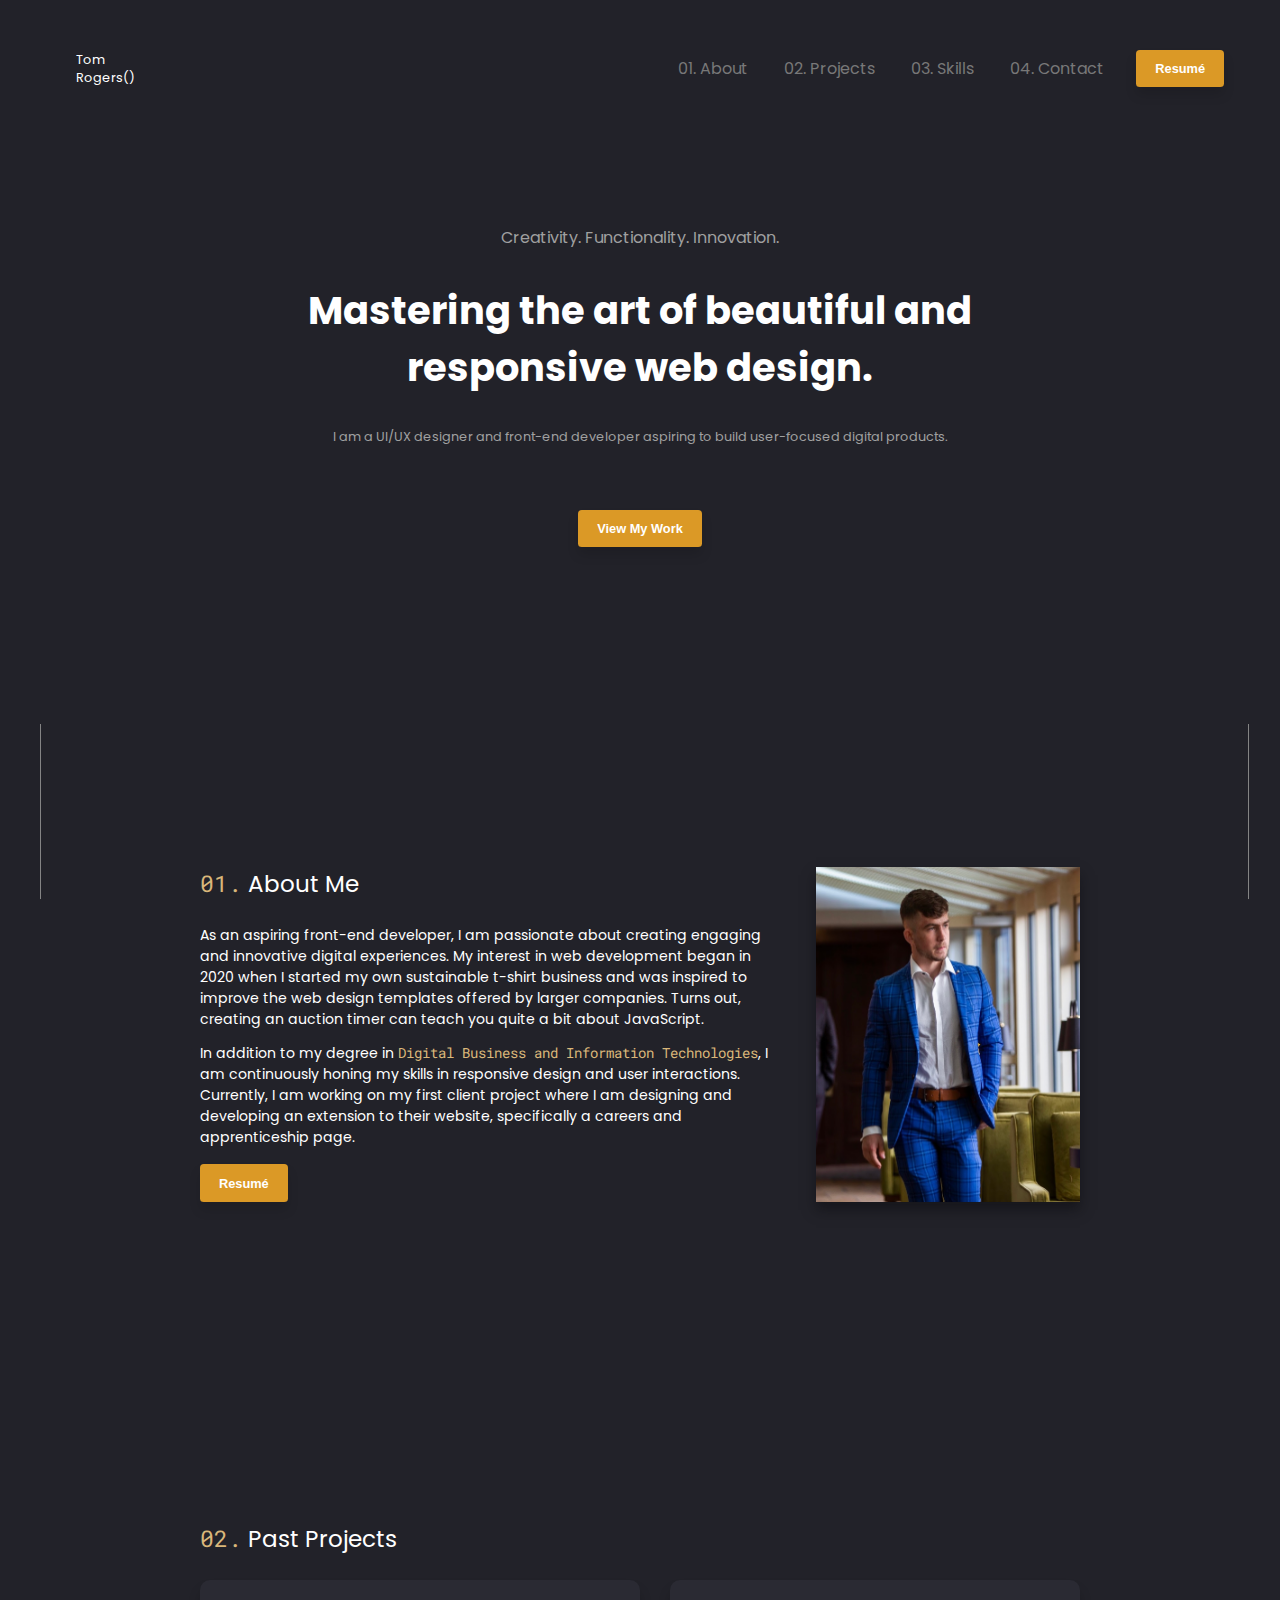
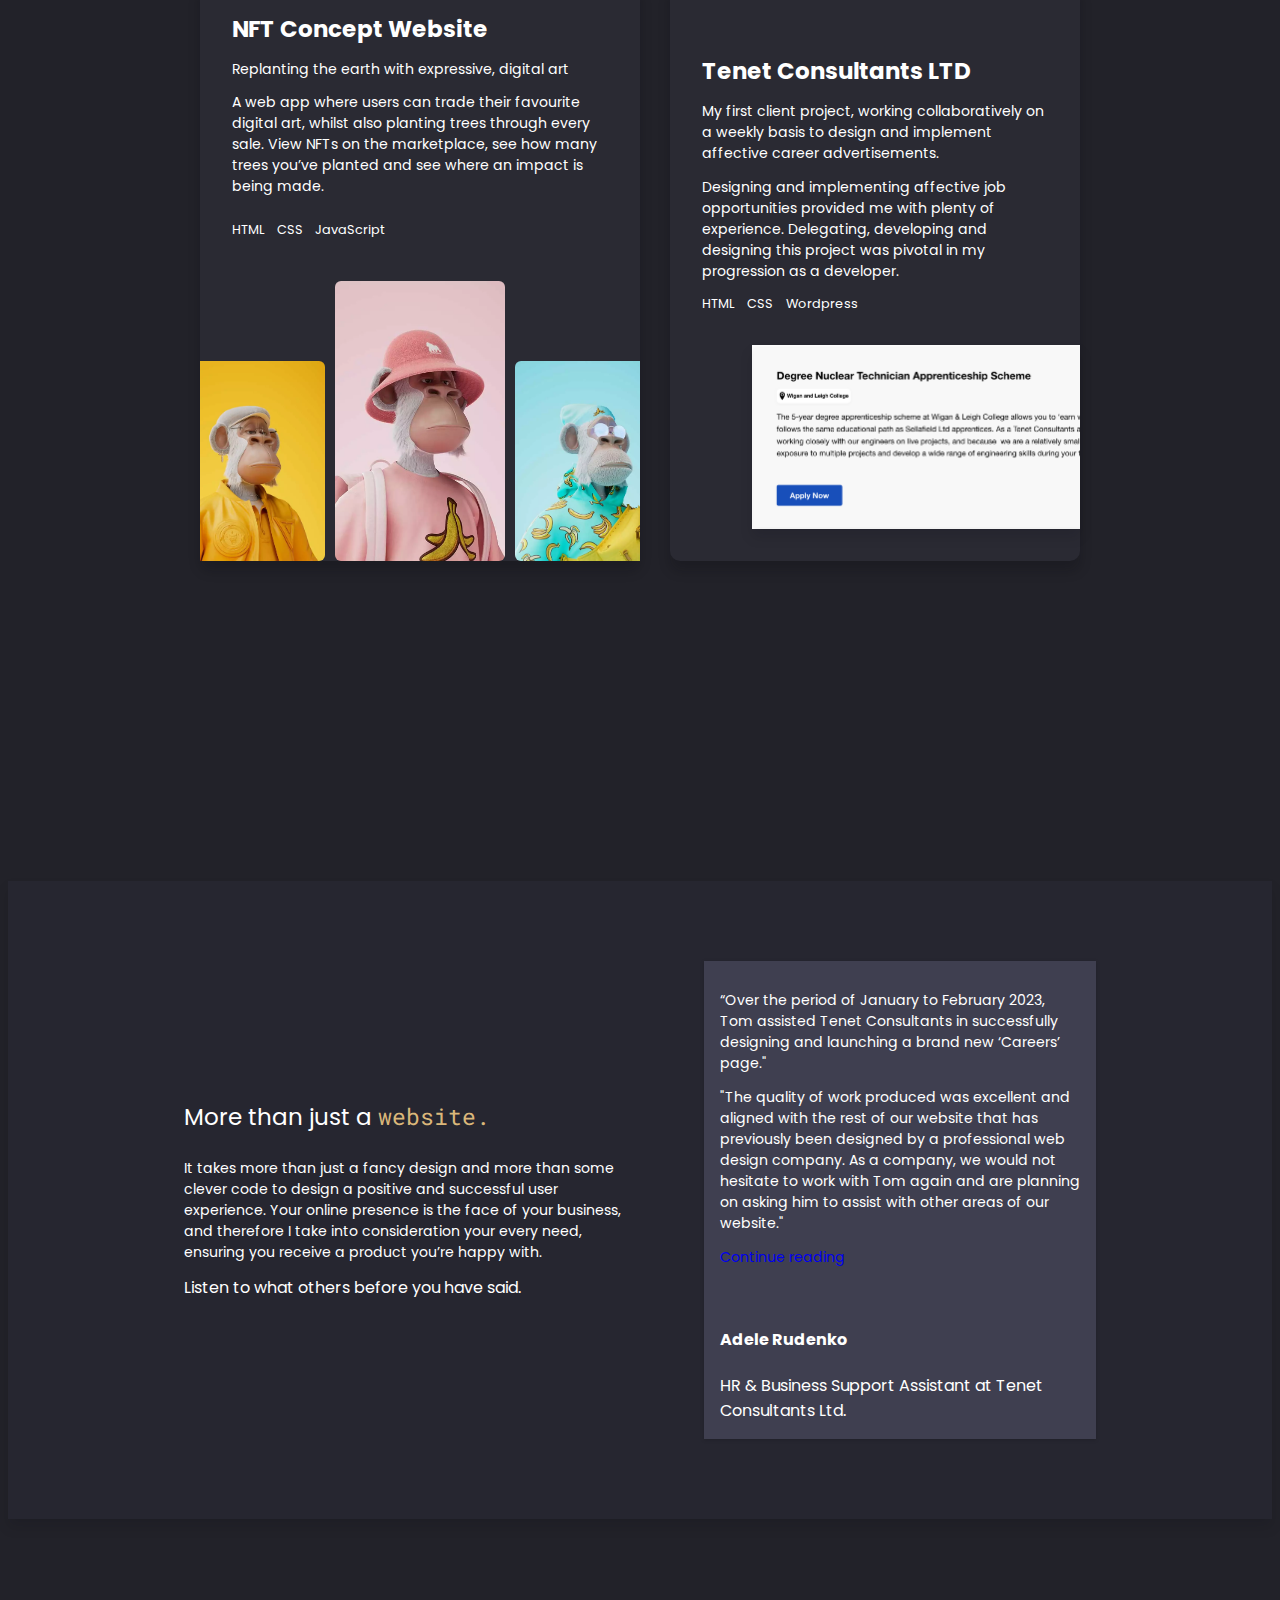
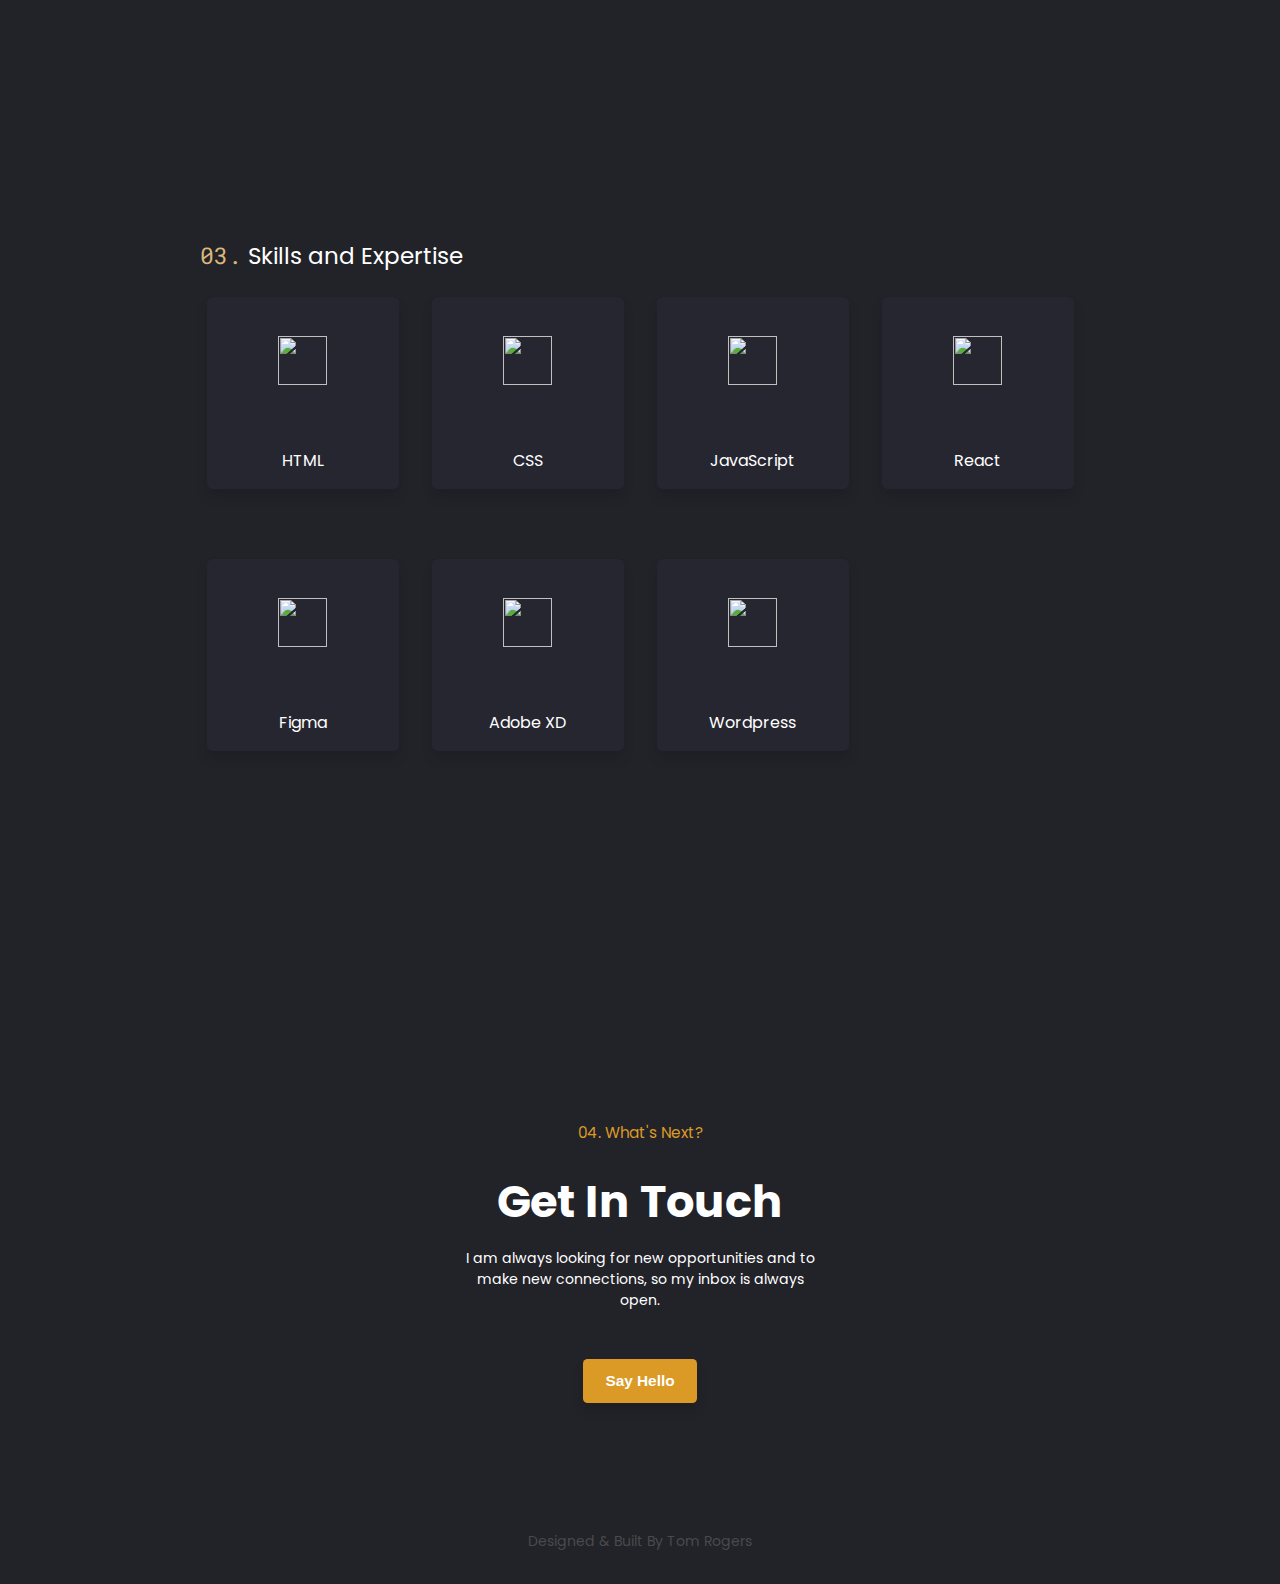
==== commit 6b8aefdf: "Image issues still not fixed" ====
--- a/index.html
+++ b/index.html
@@ -133,7 +133,7 @@
 					<button>Resumé</button>
 				</a>
 			</div>
-			<img src="images/me.JPG" alt="" />
+			<img src="images/me.png" alt="" />
 		</section>
 
 		<section id="projects">
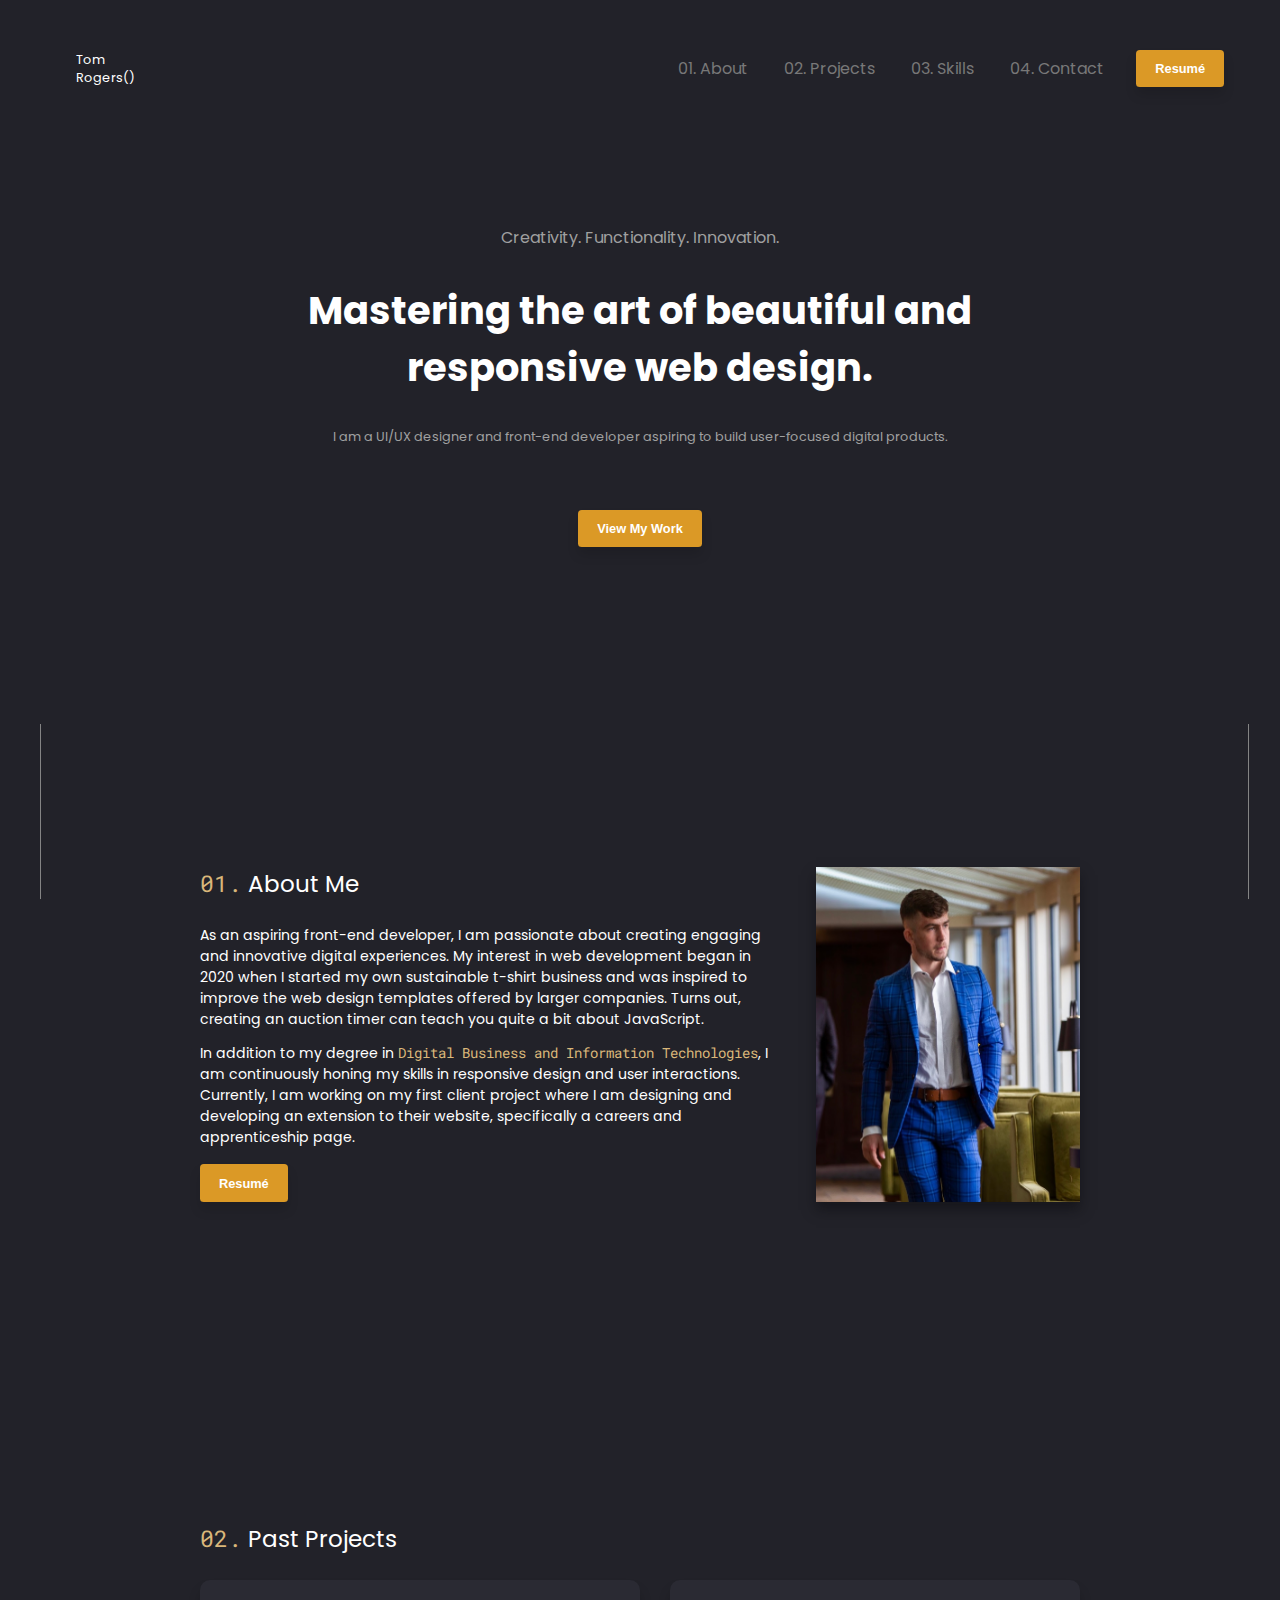
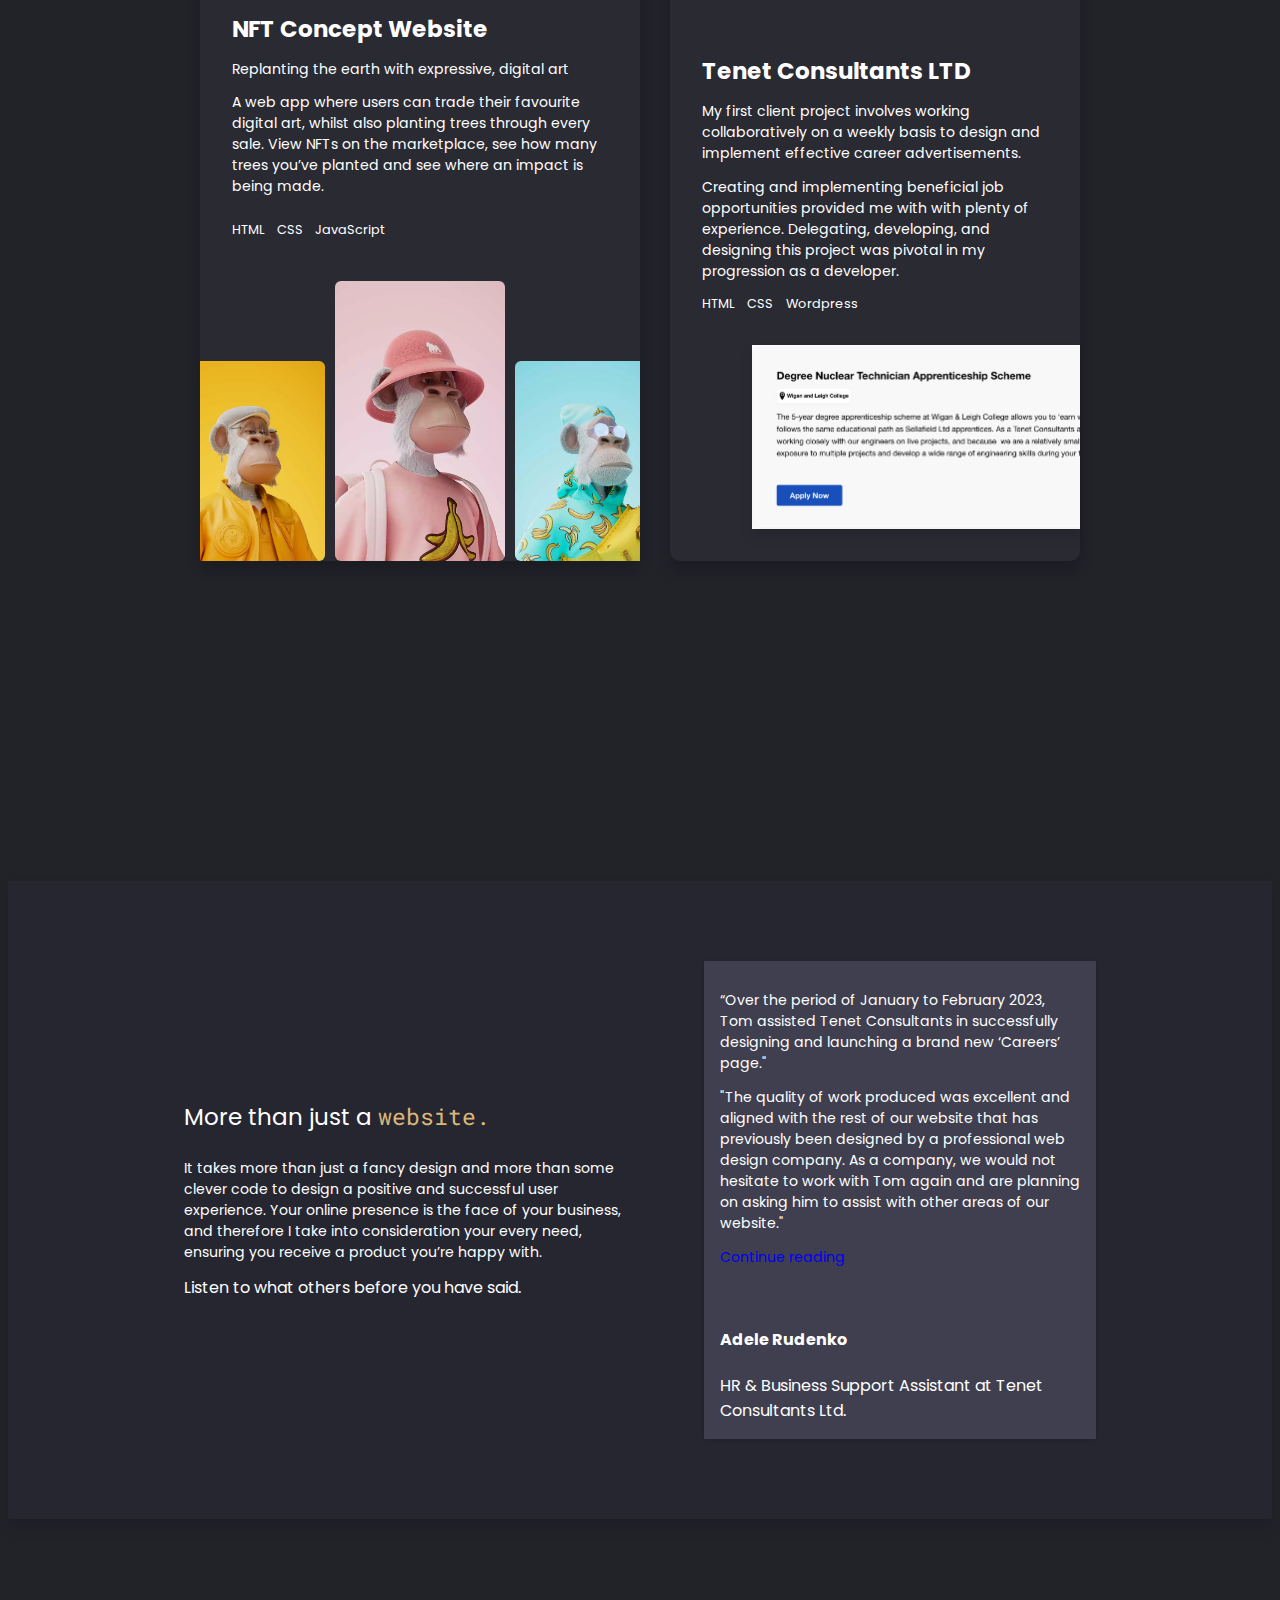
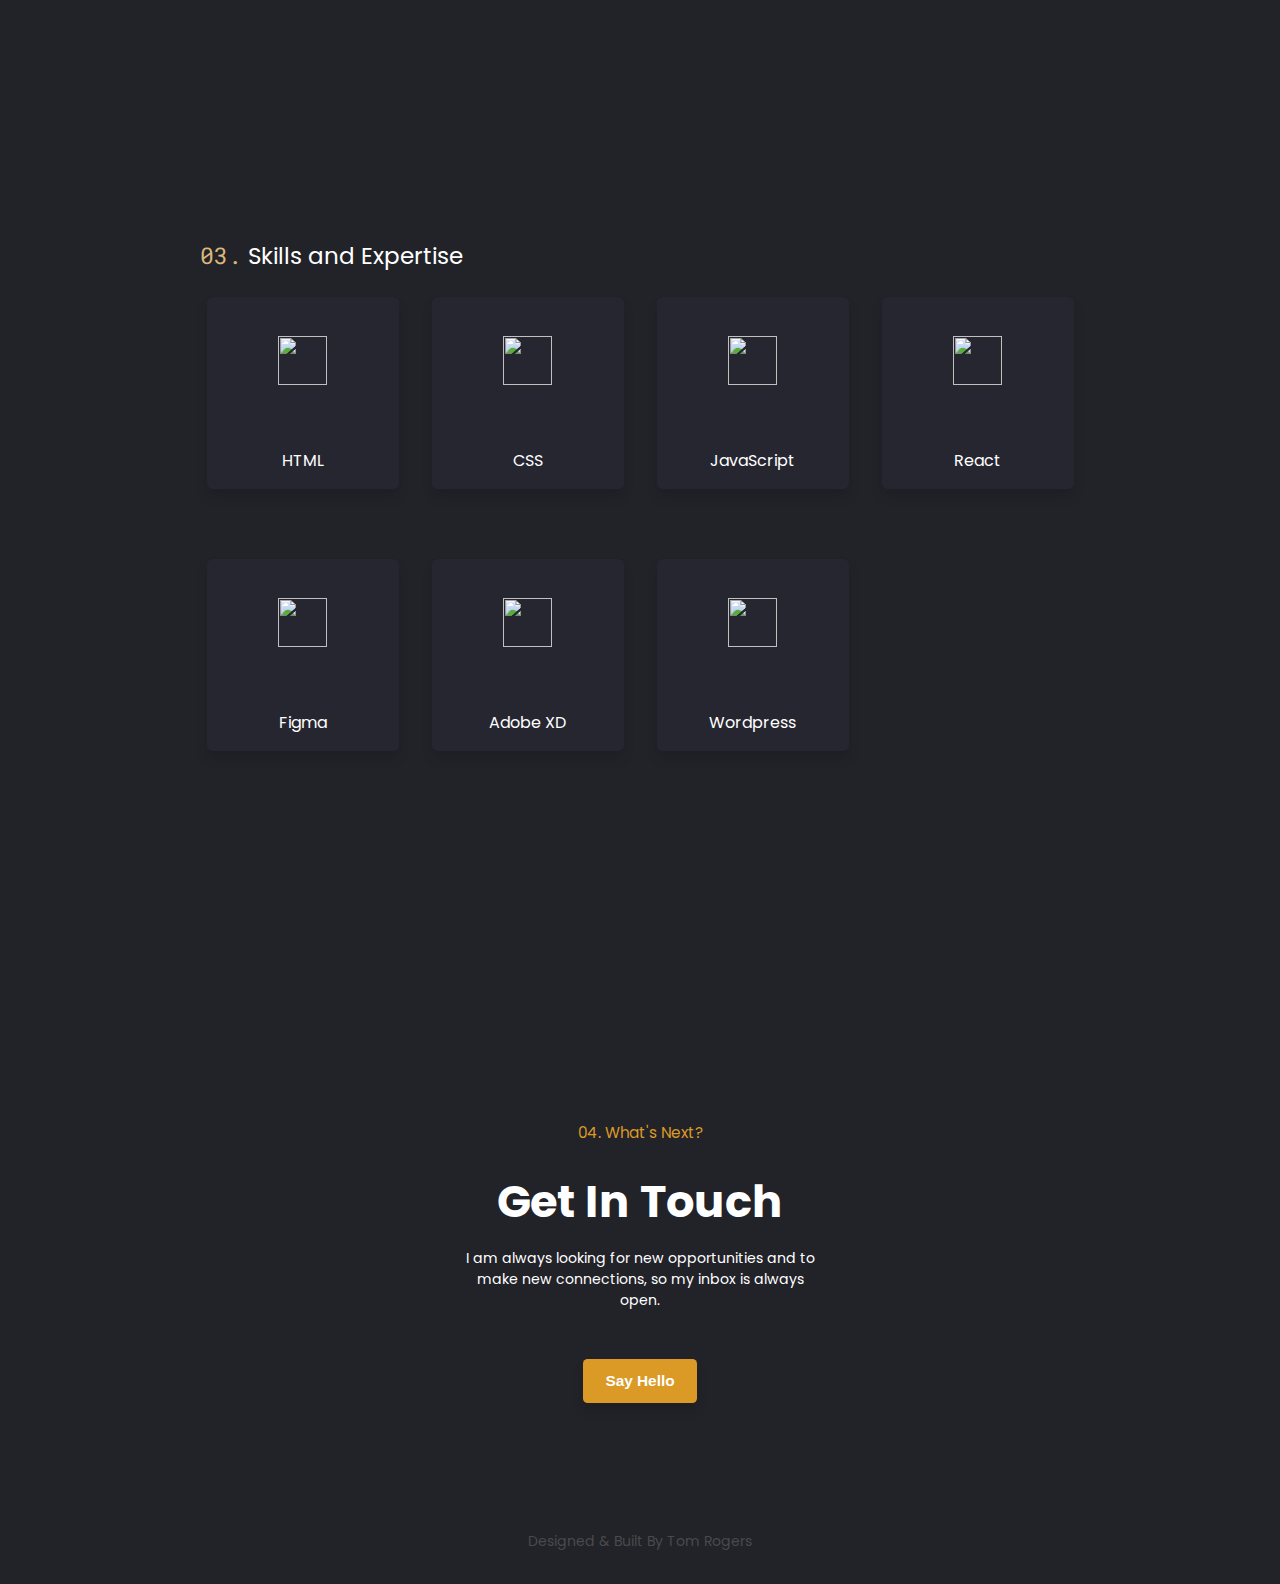
==== commit 8894c9f7: "Grammar checks" ====
--- a/index.html
+++ b/index.html
@@ -219,14 +219,16 @@
 					<div class="right-project">
 						<div class="project-title">Tenet Consultants LTD</div>
 						<p class="mobile-desc">
-							My first client project, working collaboratively on a weekly basis
-							to design and implement affective career advertisements.
+							My first client project involves working collaboratively on a
+							weekly basis to design and implement effective career
+							advertisements.
 						</p>
 
 						<p class="desktop-desc">
-							Designing and implementing affective job opportunities provided me
-							with plenty of experience. Delegating, developing and designing
-							this project was pivotal in my progression as a developer.
+							Creating and implementing beneficial job opportunities provided me
+							with with plenty of experience. Delegating, developing, and
+							designing this project was pivotal in my progression as a
+							developer.
 						</p>
 						<div class="project-tech-links">
 							<div class="project-tec">
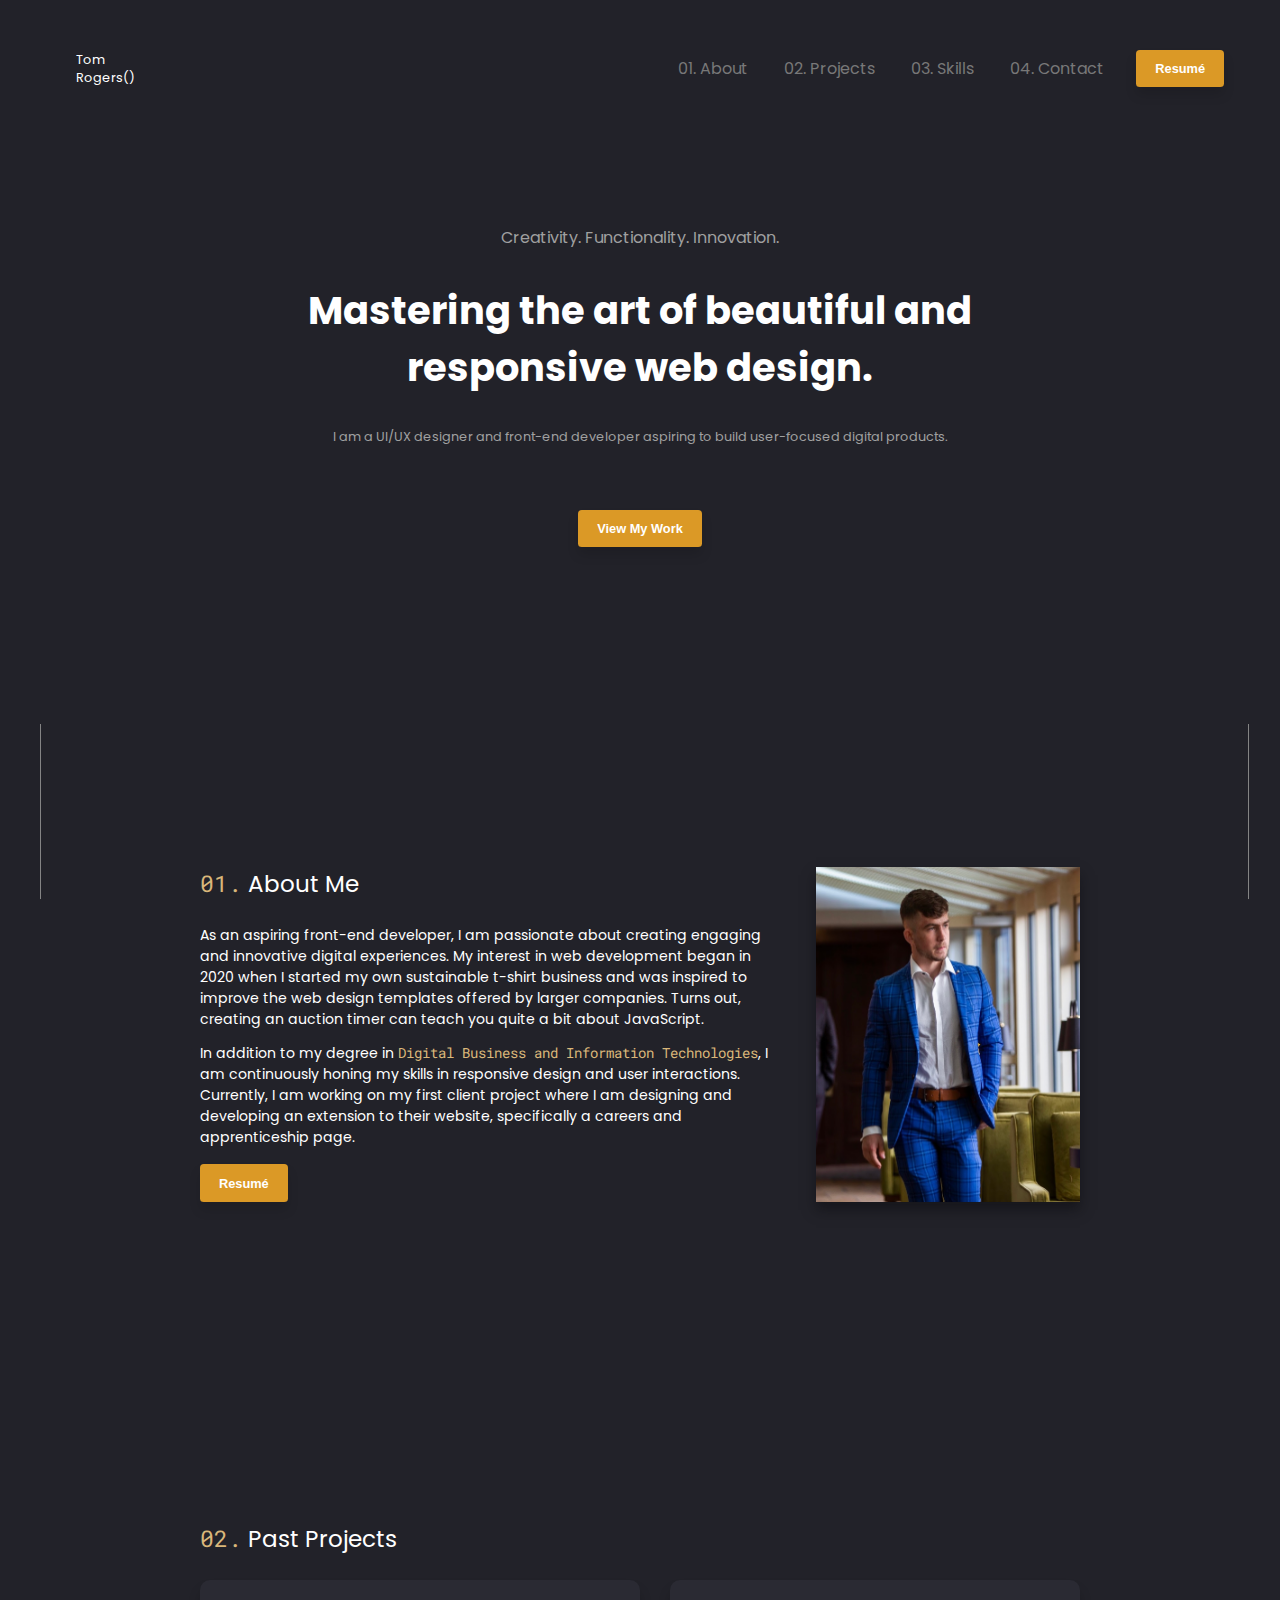
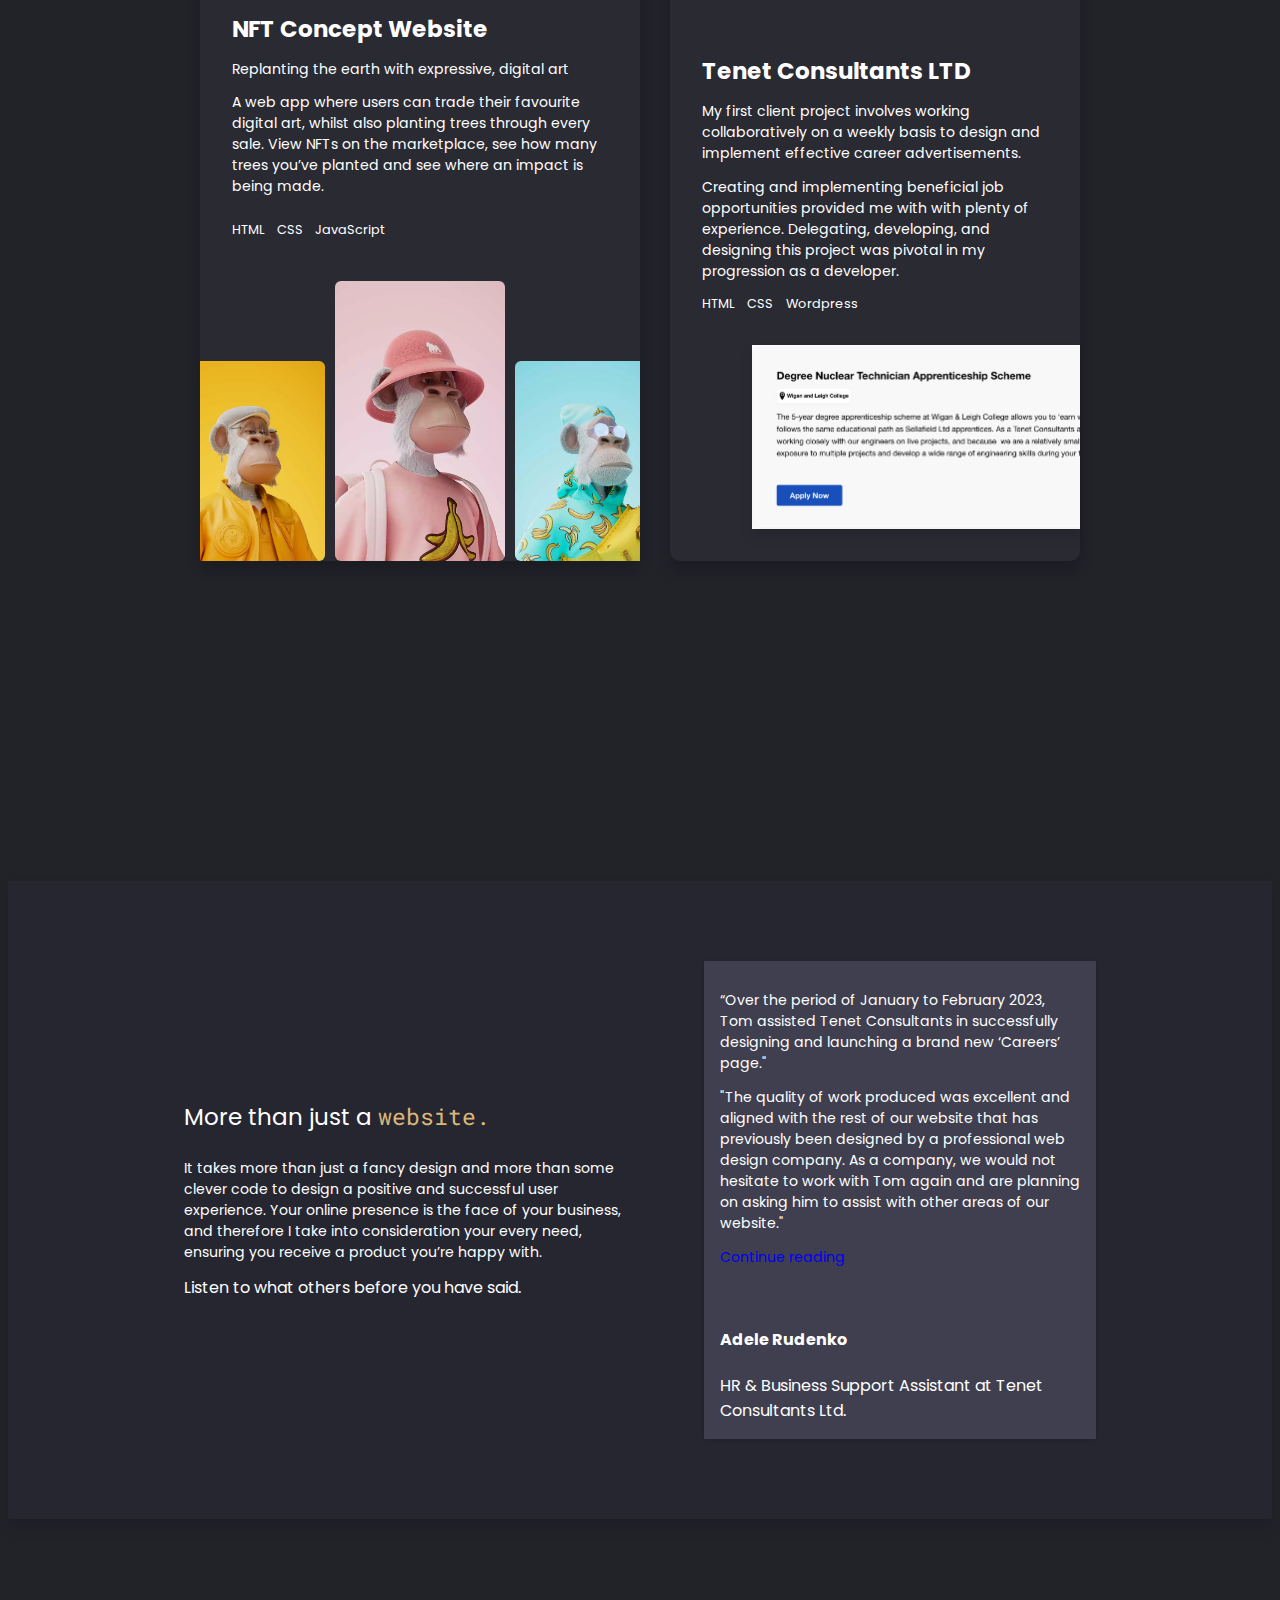
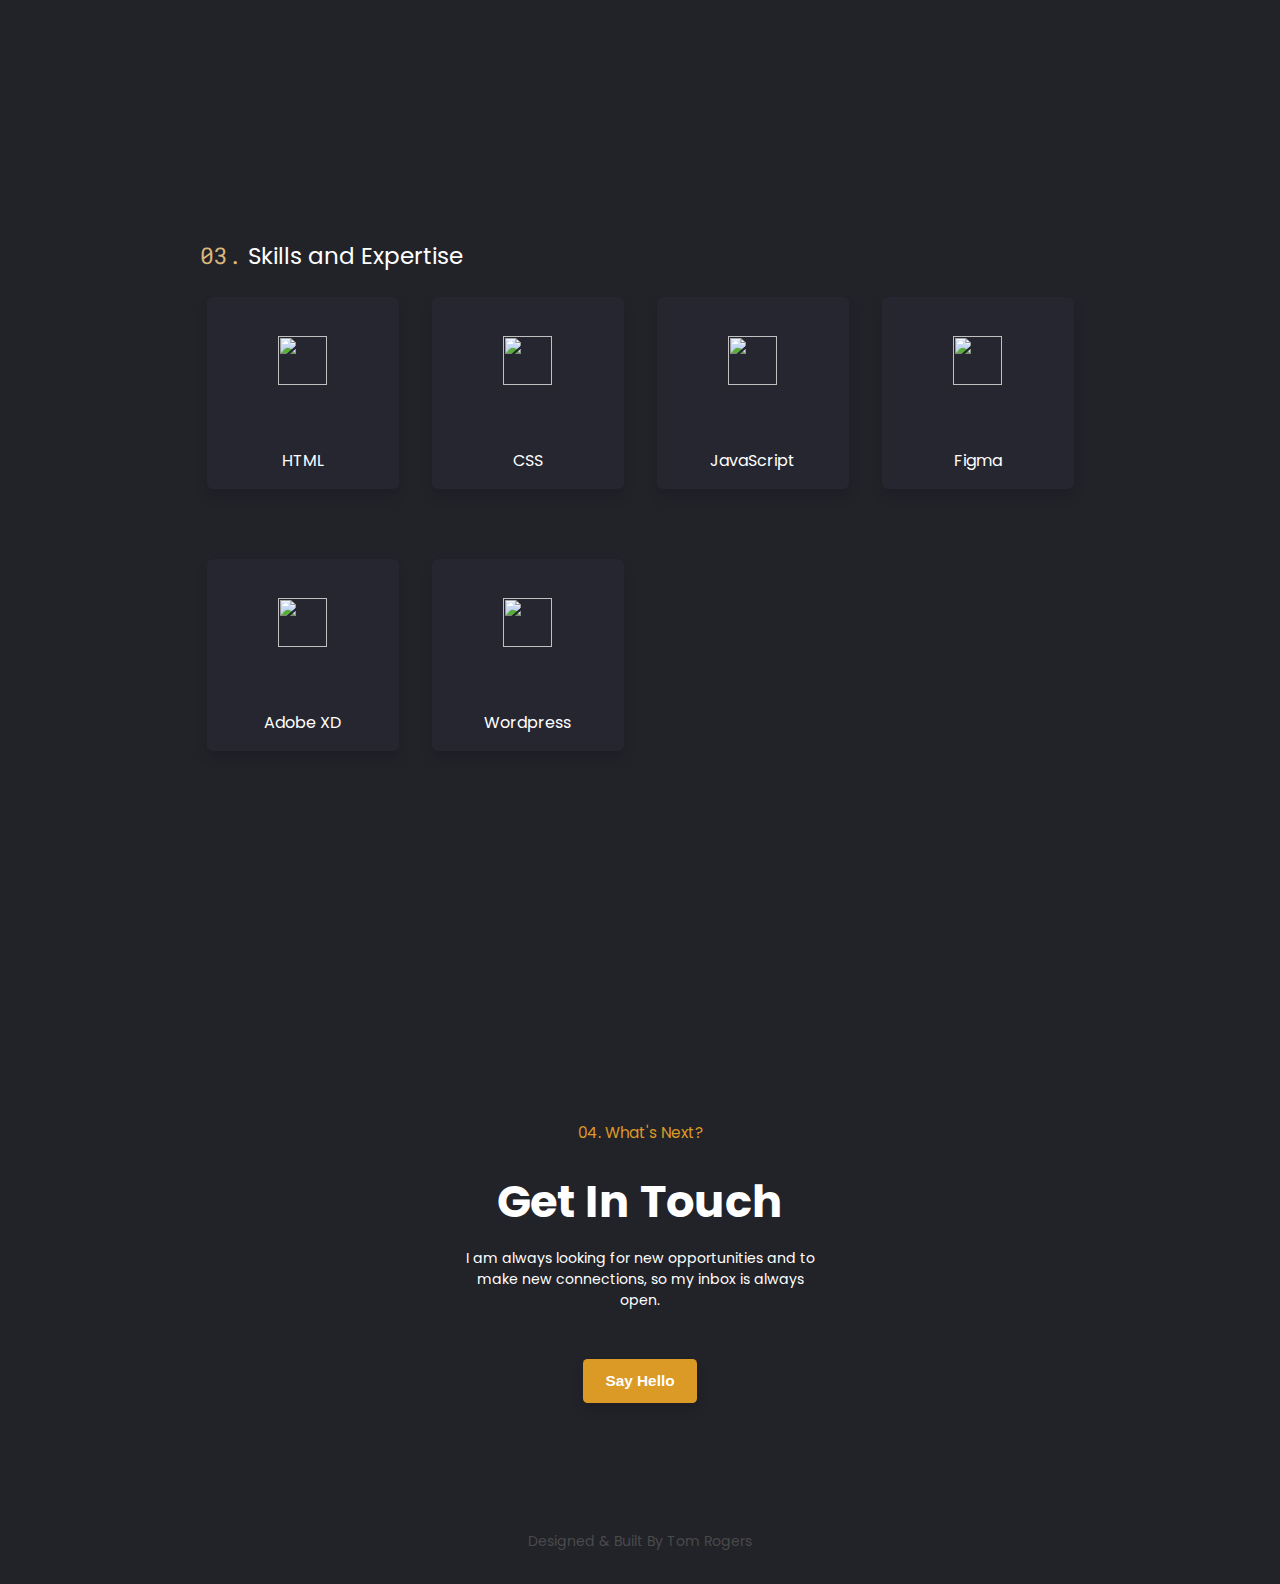
==== commit 675b51bc: "Small fixes" ====
--- a/index.html
+++ b/index.html
@@ -324,10 +324,7 @@
 					<img src="images/js.png" alt="" />
 					<div class="skill-name" id="js">JavaScript</div>
 				</div>
-				<div class="skill-square">
-					<img src="images/react.png" alt="" />
-					<div class="skill-name" id="react">React</div>
-				</div>
+
 				<div class="skill-square">
 					<img src="images/figma.png" alt="" />
 					<div class="skill-name" id="figma">Figma</div>
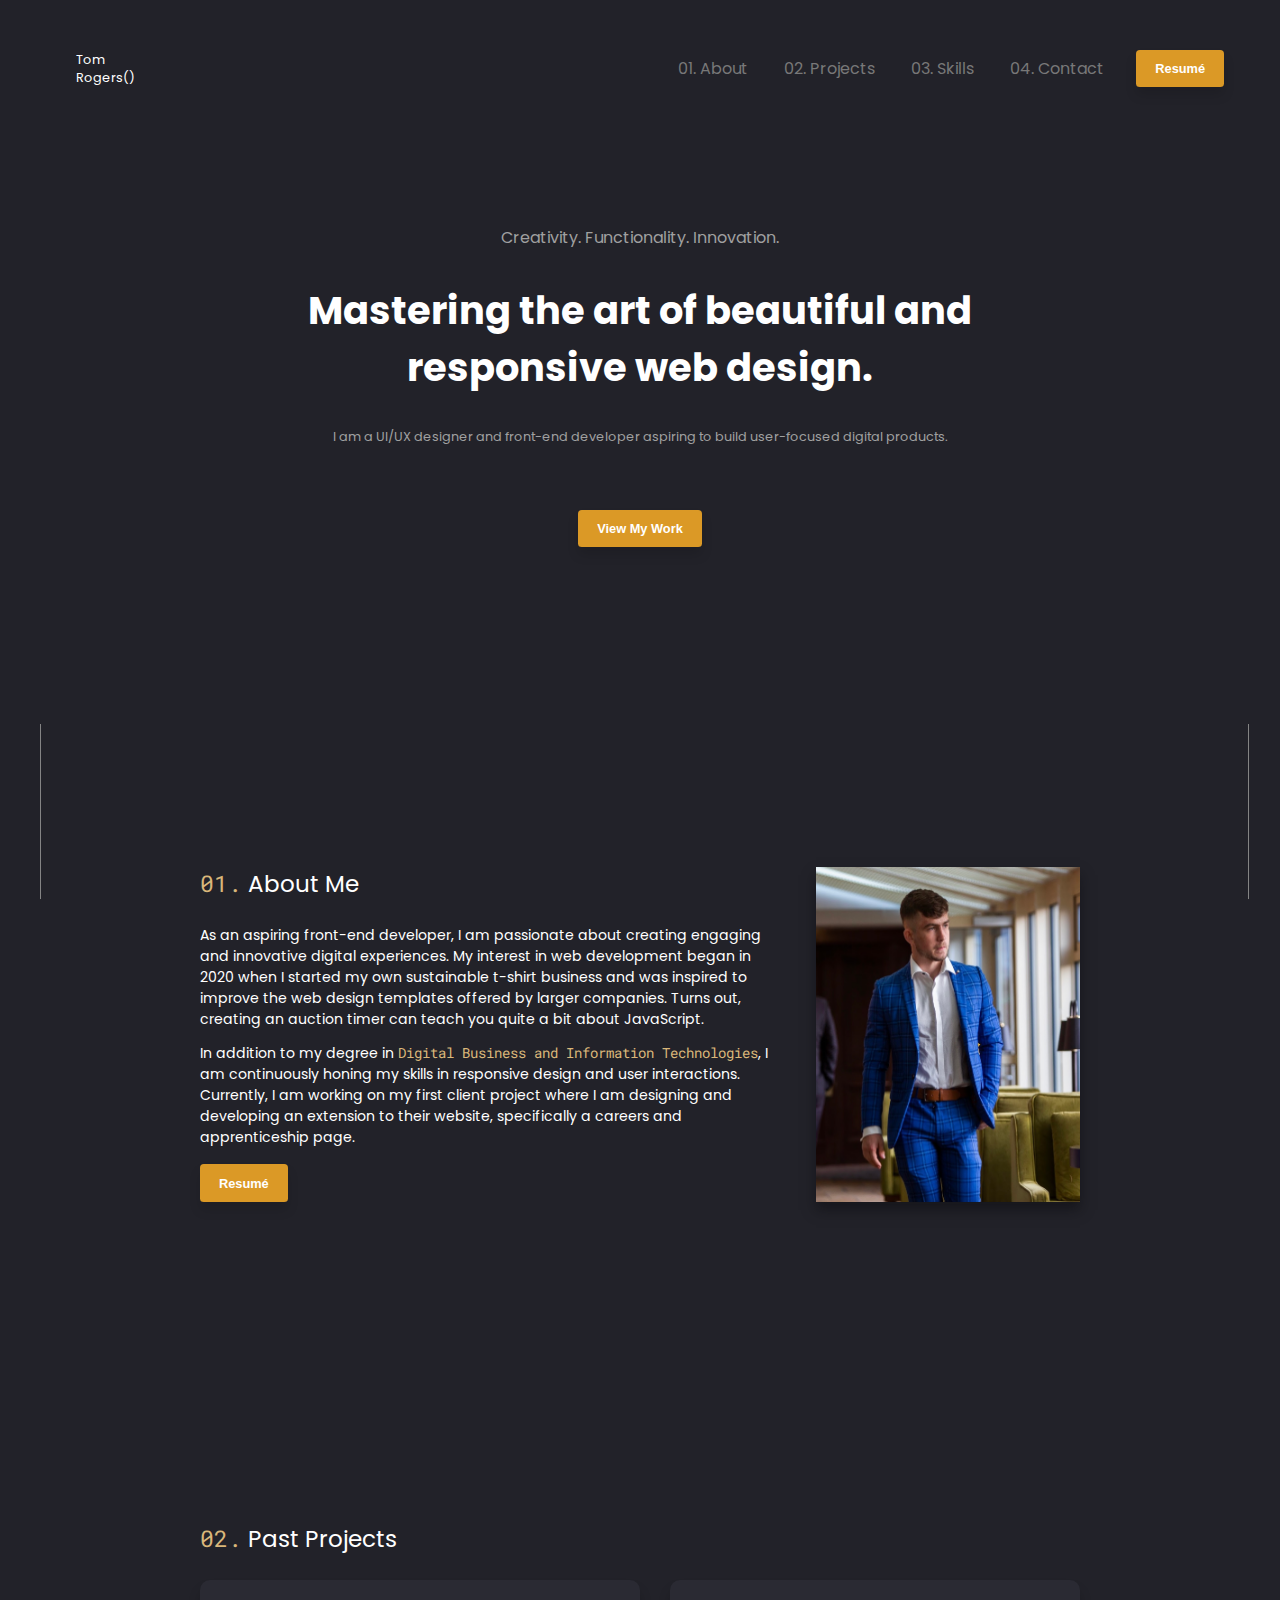
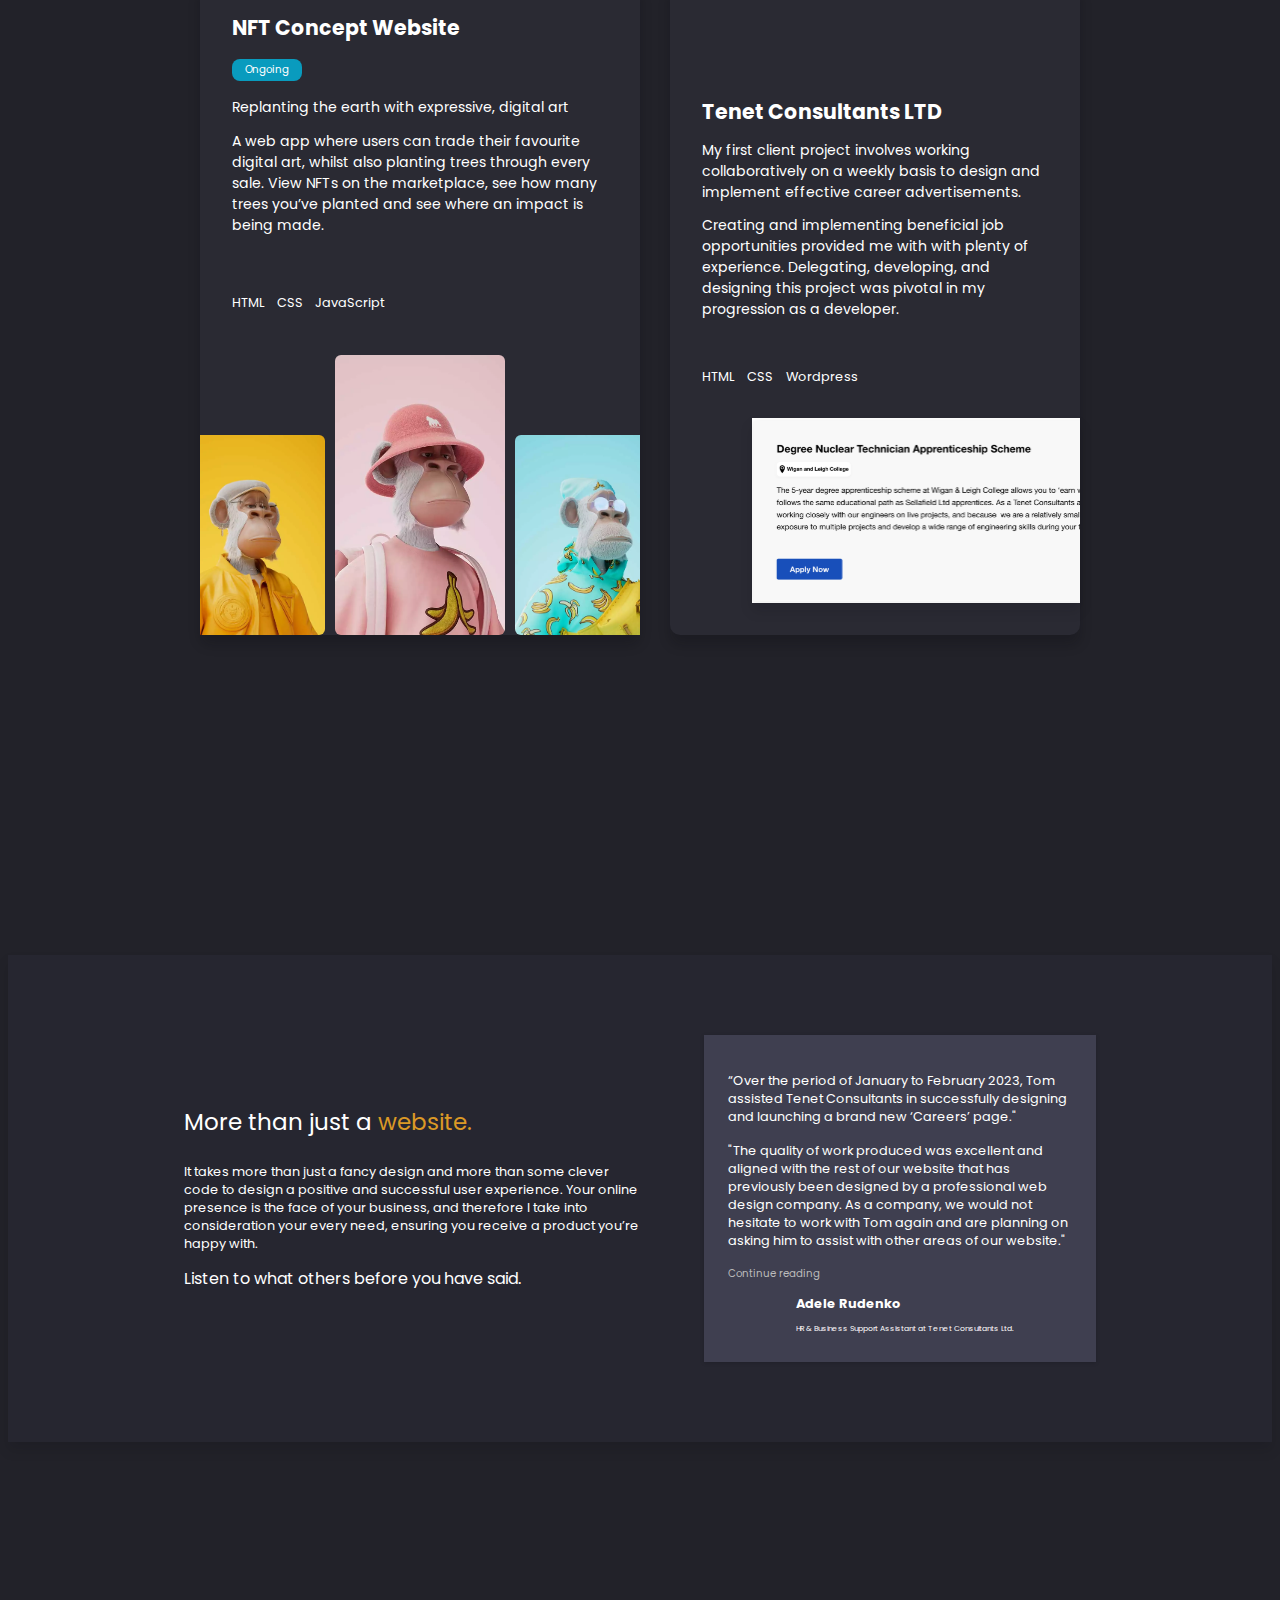
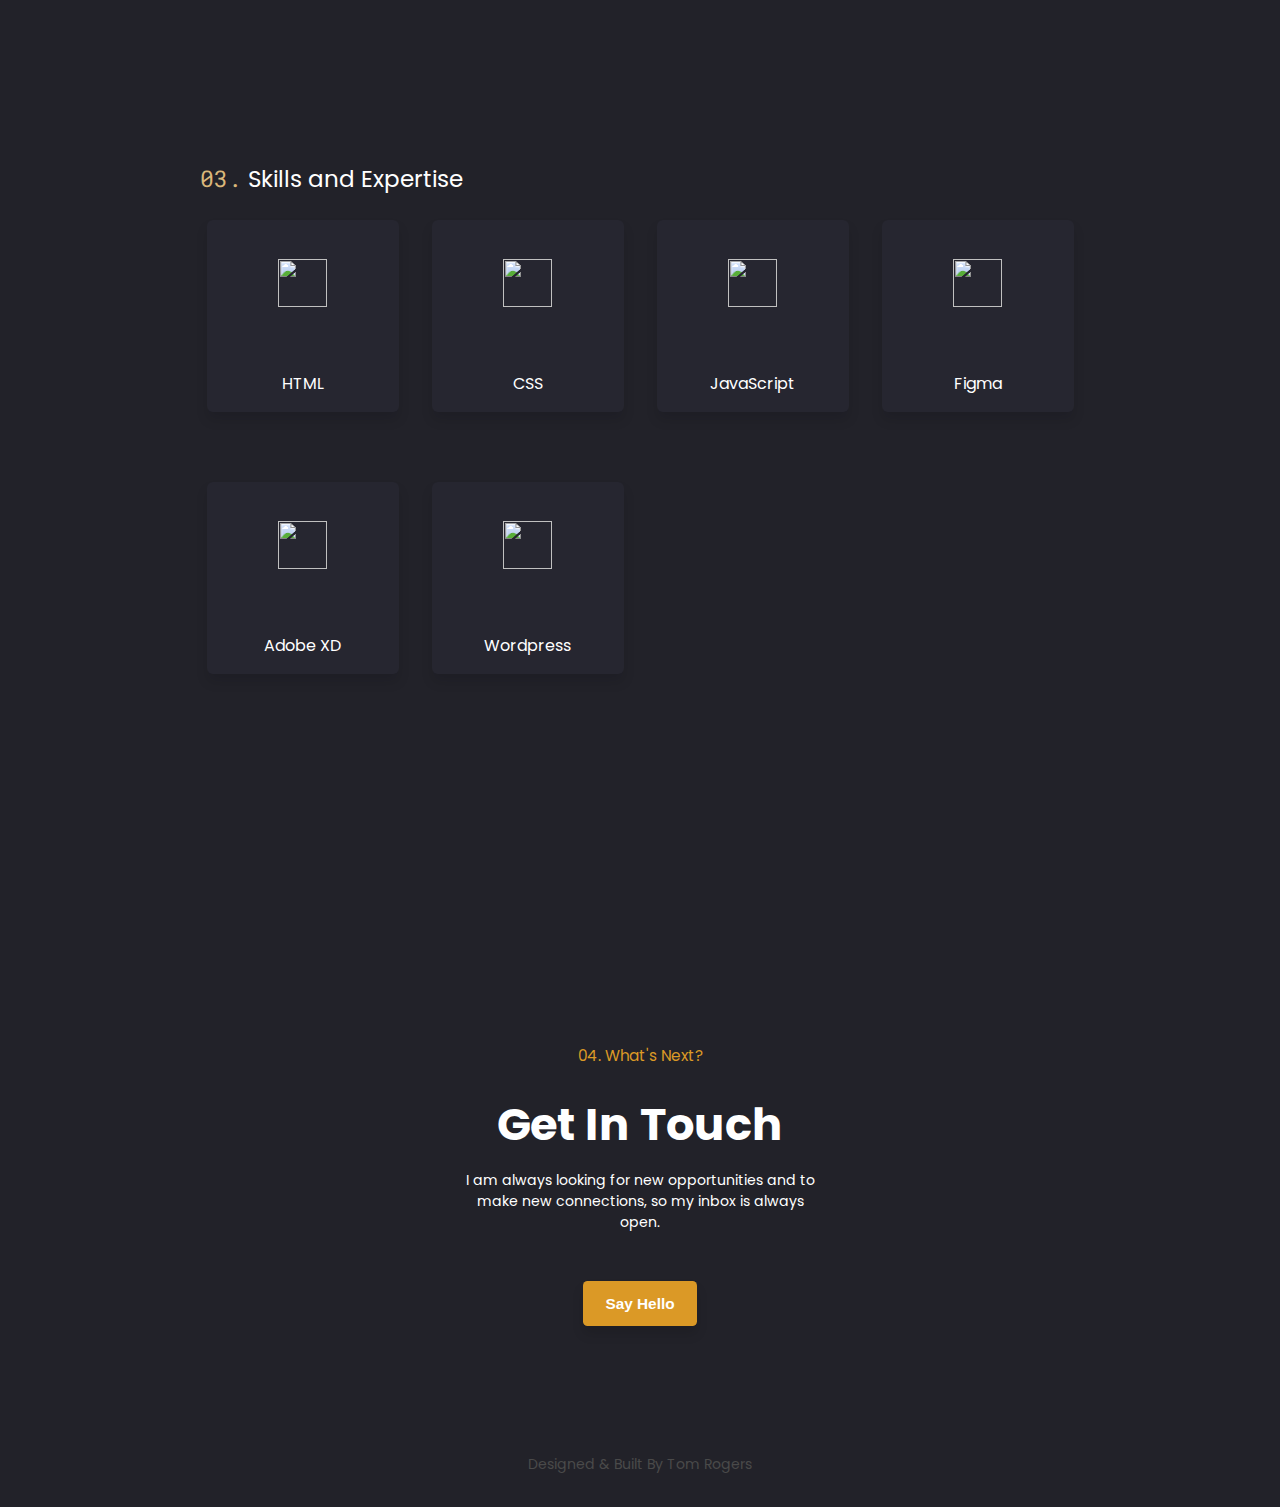
==== commit 1c621ad8: "Added website project progress bar" ====
--- a/index.html
+++ b/index.html
@@ -167,6 +167,12 @@
 
 					<div class="right-project">
 						<div class="project-title">NFT Concept Website</div>
+						<div class="project-status">
+							<div class="status-button">
+								<div id="status-name">Ongoing</div>
+							</div>
+						</div>
+
 						<p class="mobile-desc">
 							Replanting the earth with expressive, digital art
 						</p>
--- a/style.css
+++ b/style.css
@@ -86,7 +86,6 @@
     height: 99vh;
   }
   body #skills .skill-grid {
-    display: -ms-grid;
     display: grid;
     grid-template-columns: repeat(auto-fit, minmax(120px, 1fr));
     gap: 19px;
@@ -120,7 +119,6 @@
     transition: 0.2s ease;
   }
   body header {
-    position: -webkit-sticky;
     position: sticky;
     top: 0;
     padding: 1rem;
@@ -244,7 +242,7 @@
     display: none;
   }
   body #projects #nft-blue,
-body #projects #nft-yellow {
+  body #projects #nft-yellow {
     display: none;
   }
   body #projects .project-flex-box {
@@ -262,6 +260,7 @@
   body #projects .project-flex-box .project-links-mobile {
     color: white;
     font-size: 5vw;
+    padding-bottom: 1rem;
   }
   body #projects .project-flex-box #nft-link {
     margin-right: 2rem;
@@ -284,7 +283,6 @@
   }
   body #projects .project-flex-box .left-project #tenet-mobile {
     width: 80%;
-    margin-bottom: 2rem;
     box-shadow: rgba(12, 11, 15, 0.119) 0px 8px 12px 0px;
     float: right;
   }
@@ -294,6 +292,15 @@
   body #projects .project-flex-box .right-project .project-title {
     font-size: 5vw;
     font-weight: bold;
+  }
+  body #projects .project-flex-box .right-project .project-status .status-button #status-name {
+    background-color: #099bbe;
+    padding: 0.2rem;
+    margin-block: 1rem;
+    border-radius: 0.5rem;
+    width: 10vw;
+    text-align: center;
+    font-size: 2vw;
   }
   body #projects .project-flex-box .right-project .project-tech-links {
     display: flex;
@@ -336,6 +343,29 @@
   body #testimonials .test-flex-box #test-right .card-body {
     font-size: 2.5vw;
     margin-bottom: 1rem;
+  }
+  body #testimonials .test-flex-box #test-right .flex-box-testimonial-name {
+    display: flex;
+    align-items: center;
+  }
+  body #testimonials .test-flex-box #test-right .flex-box-testimonial-name img {
+    width: 15%;
+    height: 15%;
+    margin-right: 1rem;
+  }
+  body #testimonials .test-flex-box #test-right .flex-box-testimonial-name .test-name .person-name {
+    font-size: 2.6vw;
+    padding: 0;
+    margin: 0;
+  }
+  body #testimonials .test-flex-box #test-right .flex-box-testimonial-name .test-name .company-name {
+    font-size: 2vw;
+  }
+  body #testimonials .test-flex-box #test-right .reference-link {
+    color: rgb(187, 187, 187);
+  }
+  body #testimonials .test-flex-box #test-right .reference-link p {
+    font-size: 2.6vw;
   }
   body #contact {
     text-align: center;
@@ -395,7 +425,6 @@
     height: 100vh;
   }
   body #skills .skill-grid {
-    display: -ms-grid;
     display: grid;
     grid-template-columns: repeat(auto-fit, minmax(180px, 2fr));
     gap: 20px;
@@ -429,7 +458,6 @@
   body header {
     background-color: var(--background-dark);
     height: 5vh;
-    position: -webkit-sticky;
     position: sticky;
     top: 0;
     padding: 2rem;
@@ -586,7 +614,7 @@
     justify-content: center;
   }
   body #projects .desktop-flex-box .project-flex-box .left-project .nft-flex-box #nft-yellow,
-body #projects .desktop-flex-box .project-flex-box .left-project .nft-flex-box #nft-blue {
+  body #projects .desktop-flex-box .project-flex-box .left-project .nft-flex-box #nft-blue {
     width: 160px;
     height: 200px;
     -o-object-fit: cover;
@@ -616,6 +644,15 @@
     font-size: 1.8vw;
     font-weight: bold;
   }
+  body #projects .desktop-flex-box .project-flex-box .right-project .project-status .status-button #status-name {
+    background-color: #099bbe;
+    padding: 0.2rem;
+    margin-block: 1rem;
+    border-radius: 0.5rem;
+    width: 6vw;
+    text-align: center;
+    font-size: 1vw;
+  }
   body #projects .desktop-flex-box .project-flex-box .right-project .project-tech-links {
     display: flex;
     align-items: center;
@@ -642,6 +679,12 @@
   body #testimonials .test-flex-box {
     display: flex;
     align-items: center;
+  }
+  body #testimonials .test-flex-box .test-left {
+    width: 70%;
+  }
+  body #testimonials .test-flex-box .test-left .section-body {
+    font-size: 1.2vw;
   }
   body #testimonials .test-flex-box #test-right {
     background-color: #3f3f50;
@@ -651,8 +694,30 @@
     min-width: 150px;
   }
   body #testimonials .test-flex-box #test-right .card-body {
-    font-size: 1.3vw;
+    font-size: 1vw;
     margin-bottom: 1rem;
+  }
+  body #testimonials .test-flex-box #test-right .flex-box-testimonial-name {
+    display: flex;
+    align-items: center;
+  }
+  body #testimonials .test-flex-box #test-right .flex-box-testimonial-name img {
+    width: 15%;
+    margin-right: 1rem;
+  }
+  body #testimonials .test-flex-box #test-right .flex-box-testimonial-name .person-name {
+    font-size: 1.5vw;
+    padding: 0;
+    margin: 0;
+  }
+  body #testimonials .test-flex-box #test-right .flex-box-testimonial-name .company-name {
+    font-size: 1.4vw;
+  }
+  body #testimonials .test-flex-box #test-right .reference-link {
+    color: rgb(187, 187, 187);
+  }
+  body #testimonials .test-flex-box #test-right .reference-link p {
+    font-size: 1.5vw;
   }
   body #contact {
     text-align: center;
@@ -726,7 +791,6 @@
     height: 100vh;
   }
   body #skills .skill-grid {
-    display: -ms-grid;
     display: grid;
     grid-template-columns: repeat(auto-fit, minmax(200px, 2fr));
     gap: 20px;
@@ -793,7 +857,7 @@
     font-size: 2.2vw;
   }
   body header #mobile-exit,
-body header #nav-mobile-bottom {
+  body header #nav-mobile-bottom {
     display: none;
   }
   body .desktop-hero {
@@ -904,7 +968,7 @@
     justify-content: center;
   }
   body #projects .desktop-flex-box .project-flex-box .left-project .nft-flex-box #nft-yellow,
-body #projects .desktop-flex-box .project-flex-box .left-project .nft-flex-box #nft-blue {
+  body #projects .desktop-flex-box .project-flex-box .left-project .nft-flex-box #nft-blue {
     width: 160px;
     height: 200px;
     -o-object-fit: cover;
@@ -931,13 +995,23 @@
     padding: 2rem;
   }
   body #projects .desktop-flex-box .project-flex-box .right-project .project-title {
-    font-size: 1.8vw;
-    font-weight: bold;
+    font-size: 1.6vw;
+    font-weight: bold;
+  }
+  body #projects .desktop-flex-box .project-flex-box .right-project .project-status .status-button #status-name {
+    background-color: #099bbe;
+    padding: 0.2rem;
+    margin-block: 1rem;
+    border-radius: 0.5rem;
+    width: 5vw;
+    text-align: center;
+    font-size: 0.8vw;
   }
   body #projects .desktop-flex-box .project-flex-box .right-project .project-tech-links {
     display: flex;
     align-items: center;
     justify-content: space-between;
+    margin-top: 3rem;
   }
   body #projects .desktop-flex-box .project-flex-box .right-project .project-tech-links .project-tec {
     display: flex;
@@ -964,16 +1038,51 @@
   body #testimonials .test-flex-box .test-left {
     max-width: 50%;
   }
+  body #testimonials .test-flex-box .test-left span {
+    color: var(--primary-colour);
+    font-family: poppins;
+  }
+  body #testimonials .test-flex-box .test-left .section-body {
+    font-size: 1vw;
+  }
   body #testimonials .test-flex-box #test-right {
     background-color: #3f3f50;
     margin-left: 4rem;
-    padding: 1rem;
+    padding: 1.5rem;
     width: 90%;
     box-shadow: rgba(0, 0, 0, 0.16) 0px 1px 4px;
   }
-  body #testimonials .test-flex-box #test-right .card-body {
+  body #testimonials .test-flex-box #test-right .card-body-1,
+  body #testimonials .test-flex-box #test-right .card-body-2 {
     font-size: 1vw;
     margin-bottom: 1rem;
+  }
+  body #testimonials .test-flex-box #test-right .flex-box-testimonial-name {
+    display: flex;
+    align-items: center;
+  }
+  body #testimonials .test-flex-box #test-right .flex-box-testimonial-name img {
+    width: 15%;
+    margin-right: 1rem;
+  }
+  body #testimonials .test-flex-box #test-right .flex-box-testimonial-name .person-name {
+    font-size: 1vw;
+    padding: 0;
+    margin: 0;
+  }
+  body #testimonials .test-flex-box #test-right .flex-box-testimonial-name .company-name {
+    font-size: 0.6vw;
+    padding: 0;
+    margin: 0;
+  }
+  body #testimonials .test-flex-box #test-right .reference-link {
+    color: rgb(187, 187, 187);
+  }
+  body #testimonials .test-flex-box #test-right .reference-link p {
+    font-size: 0.8vw;
+  }
+  body #testimonials .test-flex-box #test-right .reference-link:hover {
+    text-decoration: underline;
   }
   body #contact {
     text-align: center;
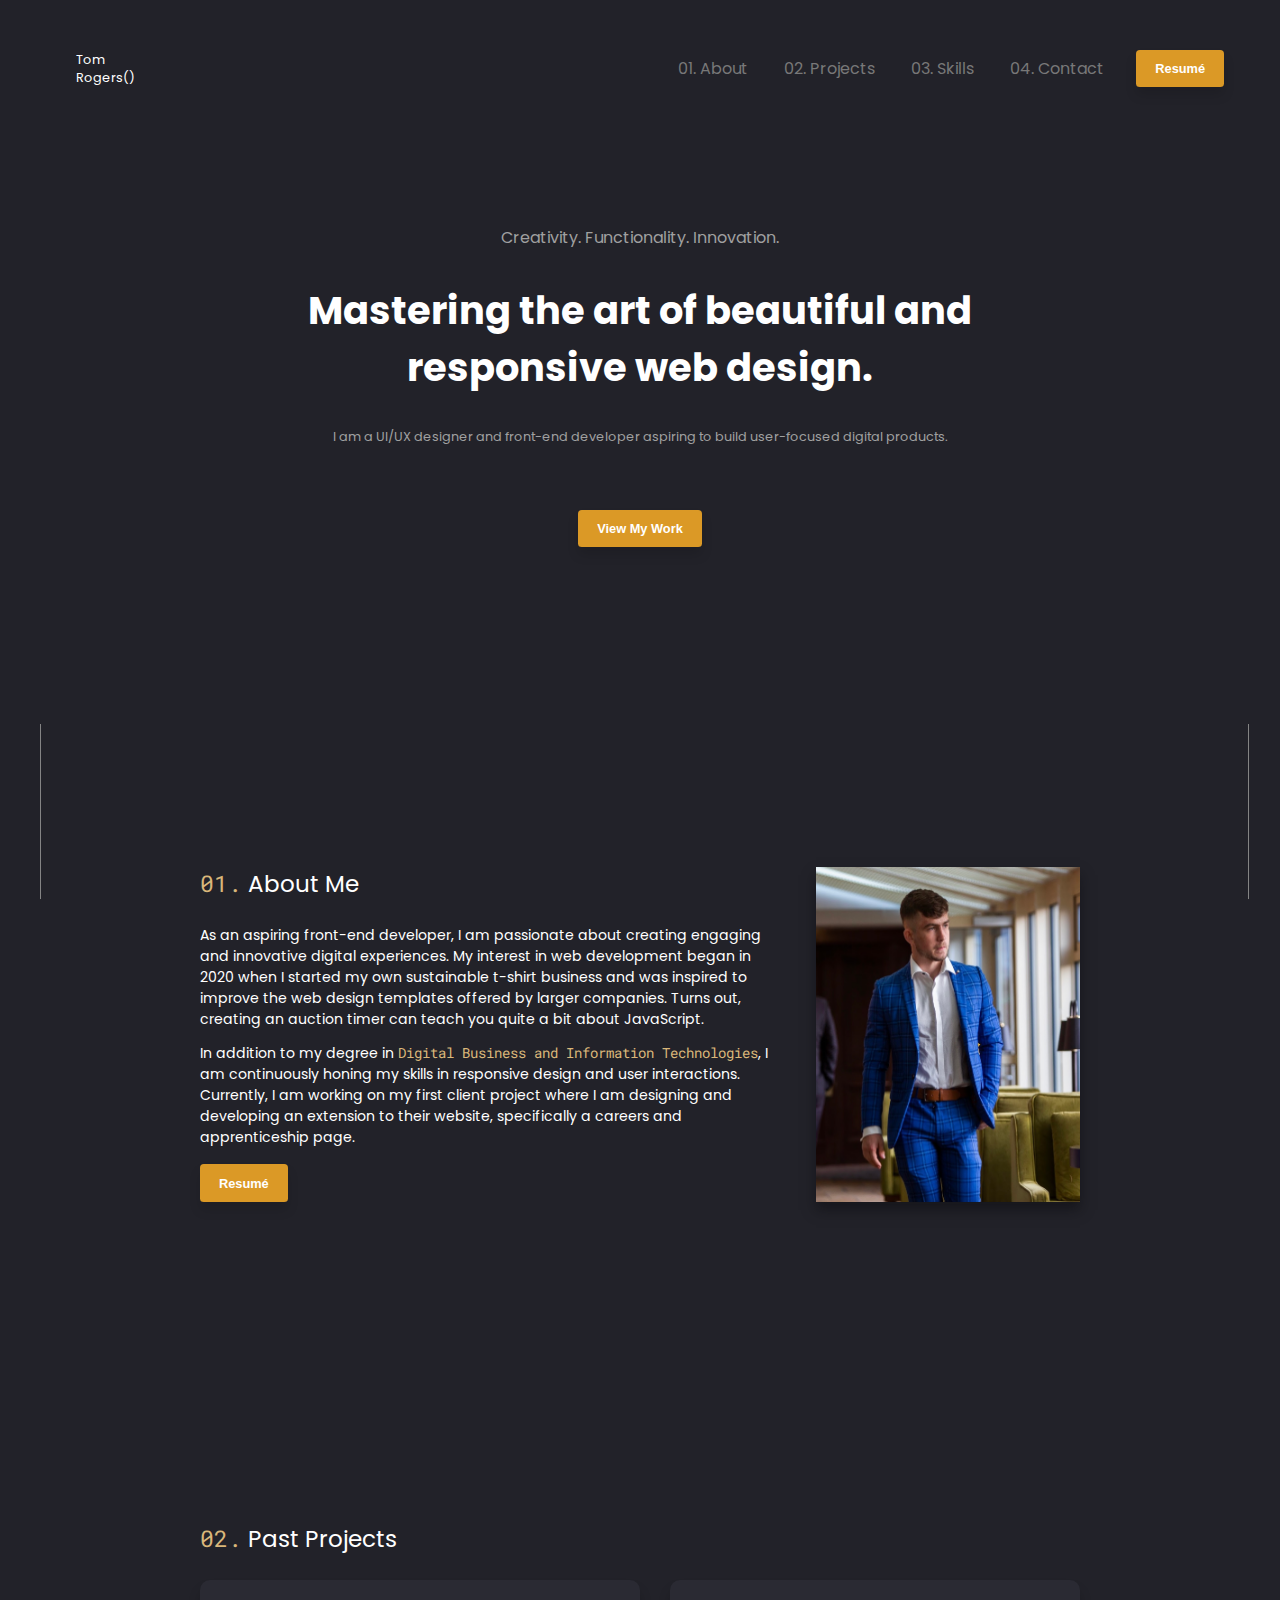
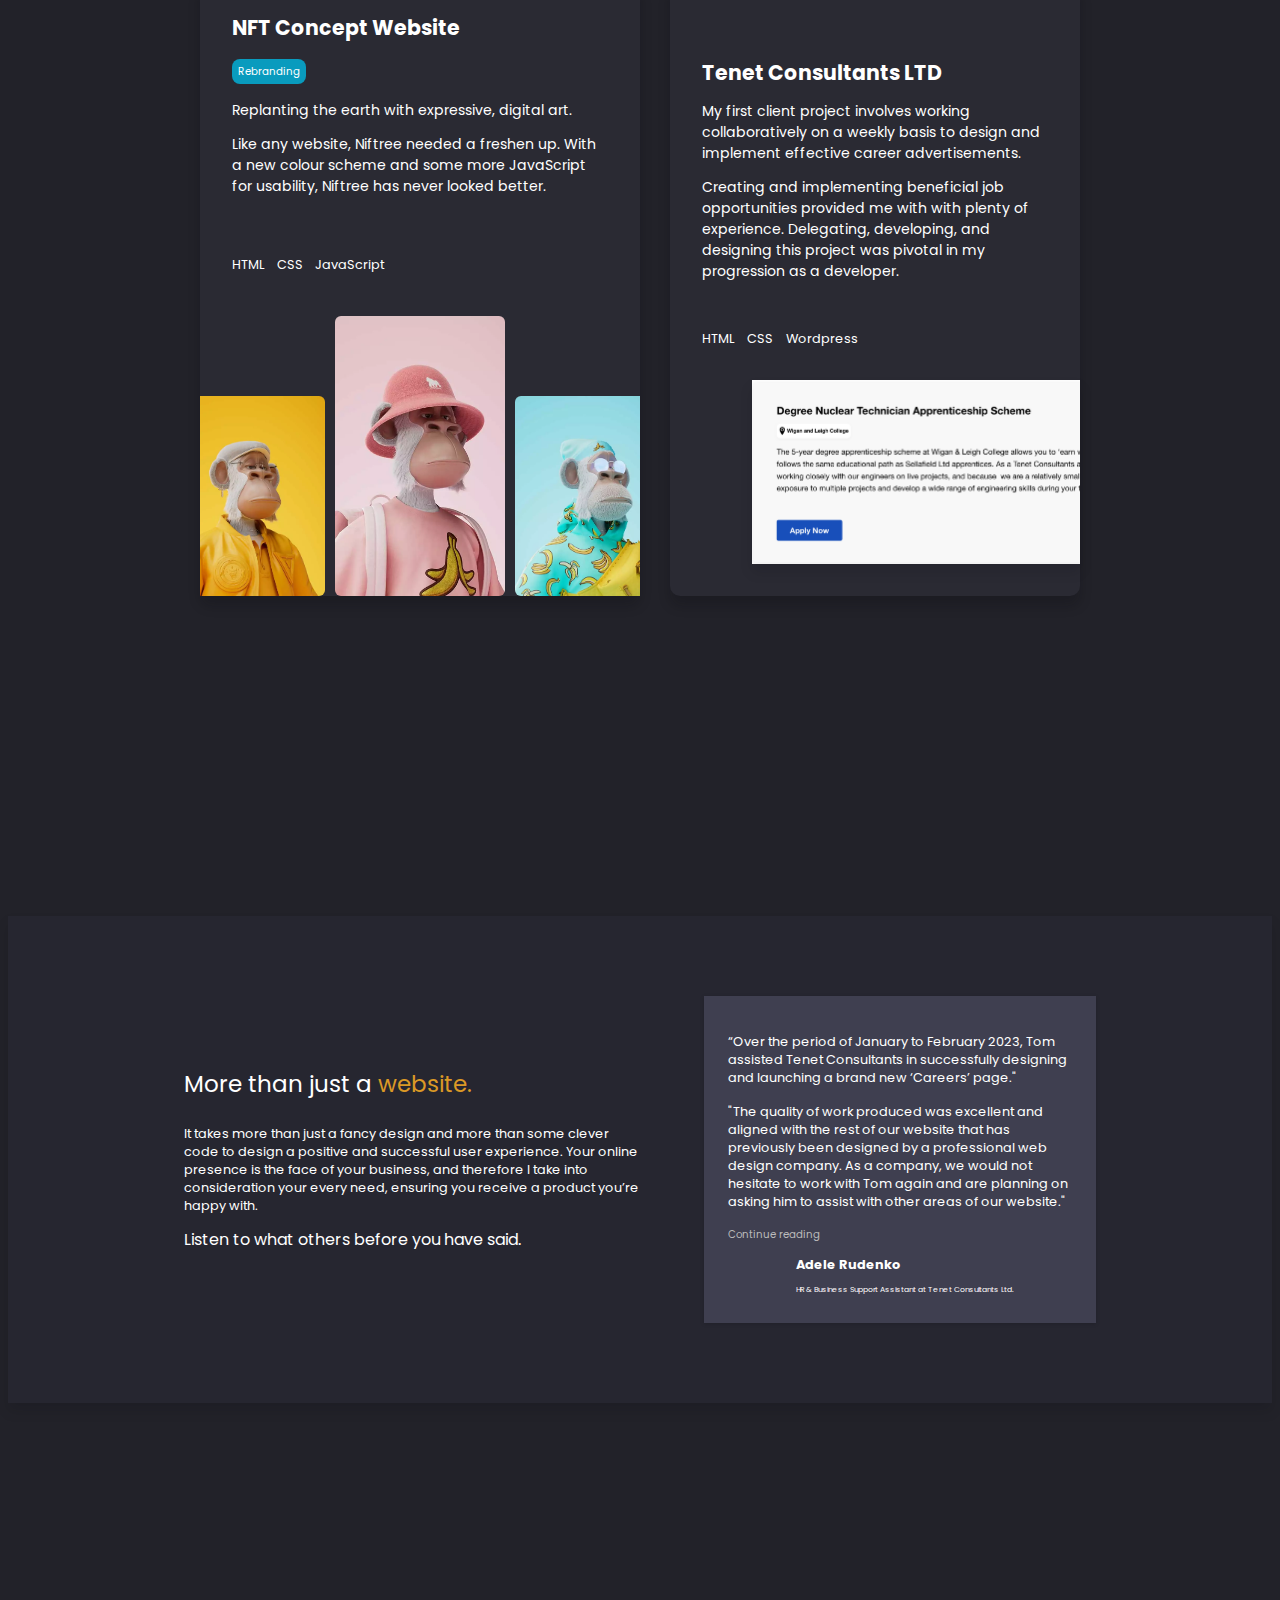
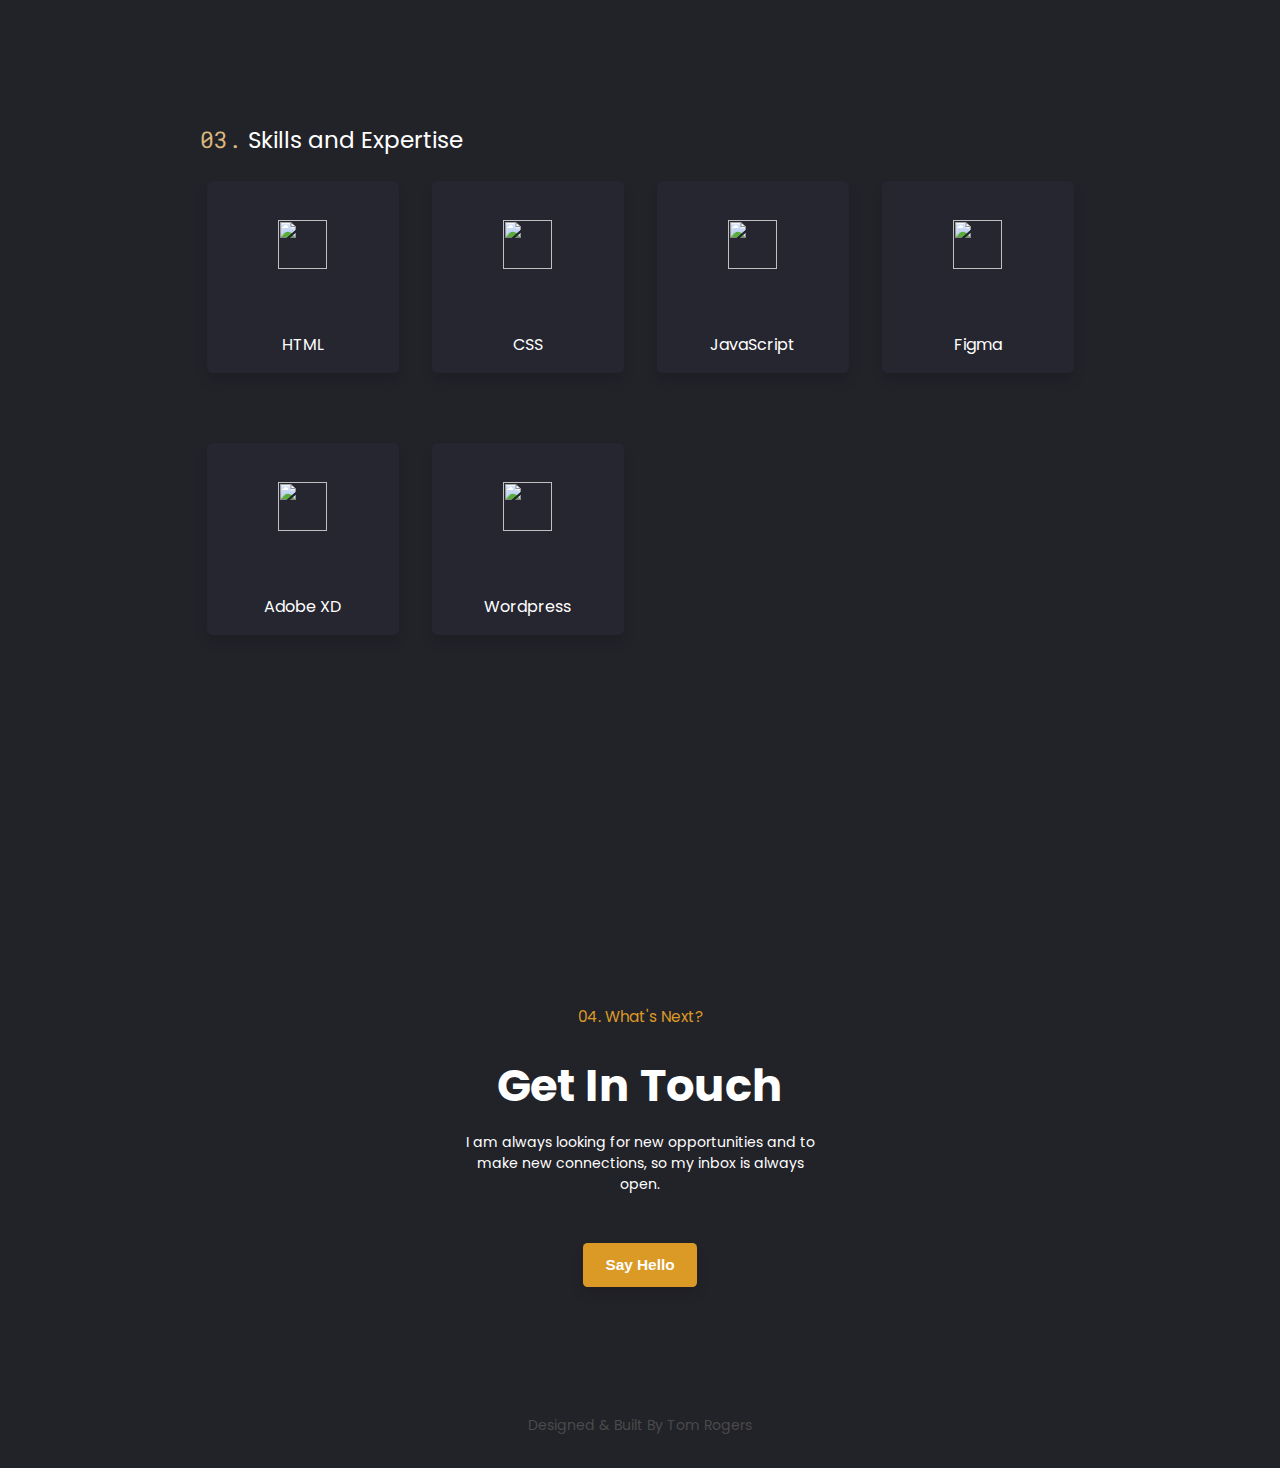
==== commit ce7305b8: "Changes to NFT website promotion" ====
--- a/index.html
+++ b/index.html
@@ -169,18 +169,17 @@
 						<div class="project-title">NFT Concept Website</div>
 						<div class="project-status">
 							<div class="status-button">
-								<div id="status-name">Ongoing</div>
+								<div id="status-name">Rebranding</div>
 							</div>
 						</div>
 
 						<p class="mobile-desc">
-							Replanting the earth with expressive, digital art
+							Replanting the earth with expressive, digital art.
 						</p>
 						<p class="desktop-desc">
-							A web app where users can trade their favourite digital art,
-							whilst also planting trees through every sale. View NFTs on the
-							marketplace, see how many trees you’ve planted and see where an
-							impact is being made.
+							Like any website, Niftree needed a freshen up. With a new colour
+							scheme and some more JavaScript for usability, Niftree has never
+							looked better.
 						</p>
 						<div class="project-tech-links">
 							<div class="project-tec">
--- a/style.css
+++ b/style.css
@@ -1000,7 +1000,7 @@
   }
   body #projects .desktop-flex-box .project-flex-box .right-project .project-status .status-button #status-name {
     background-color: #099bbe;
-    padding: 0.2rem;
+    padding: 0.3rem;
     margin-block: 1rem;
     border-radius: 0.5rem;
     width: 5vw;
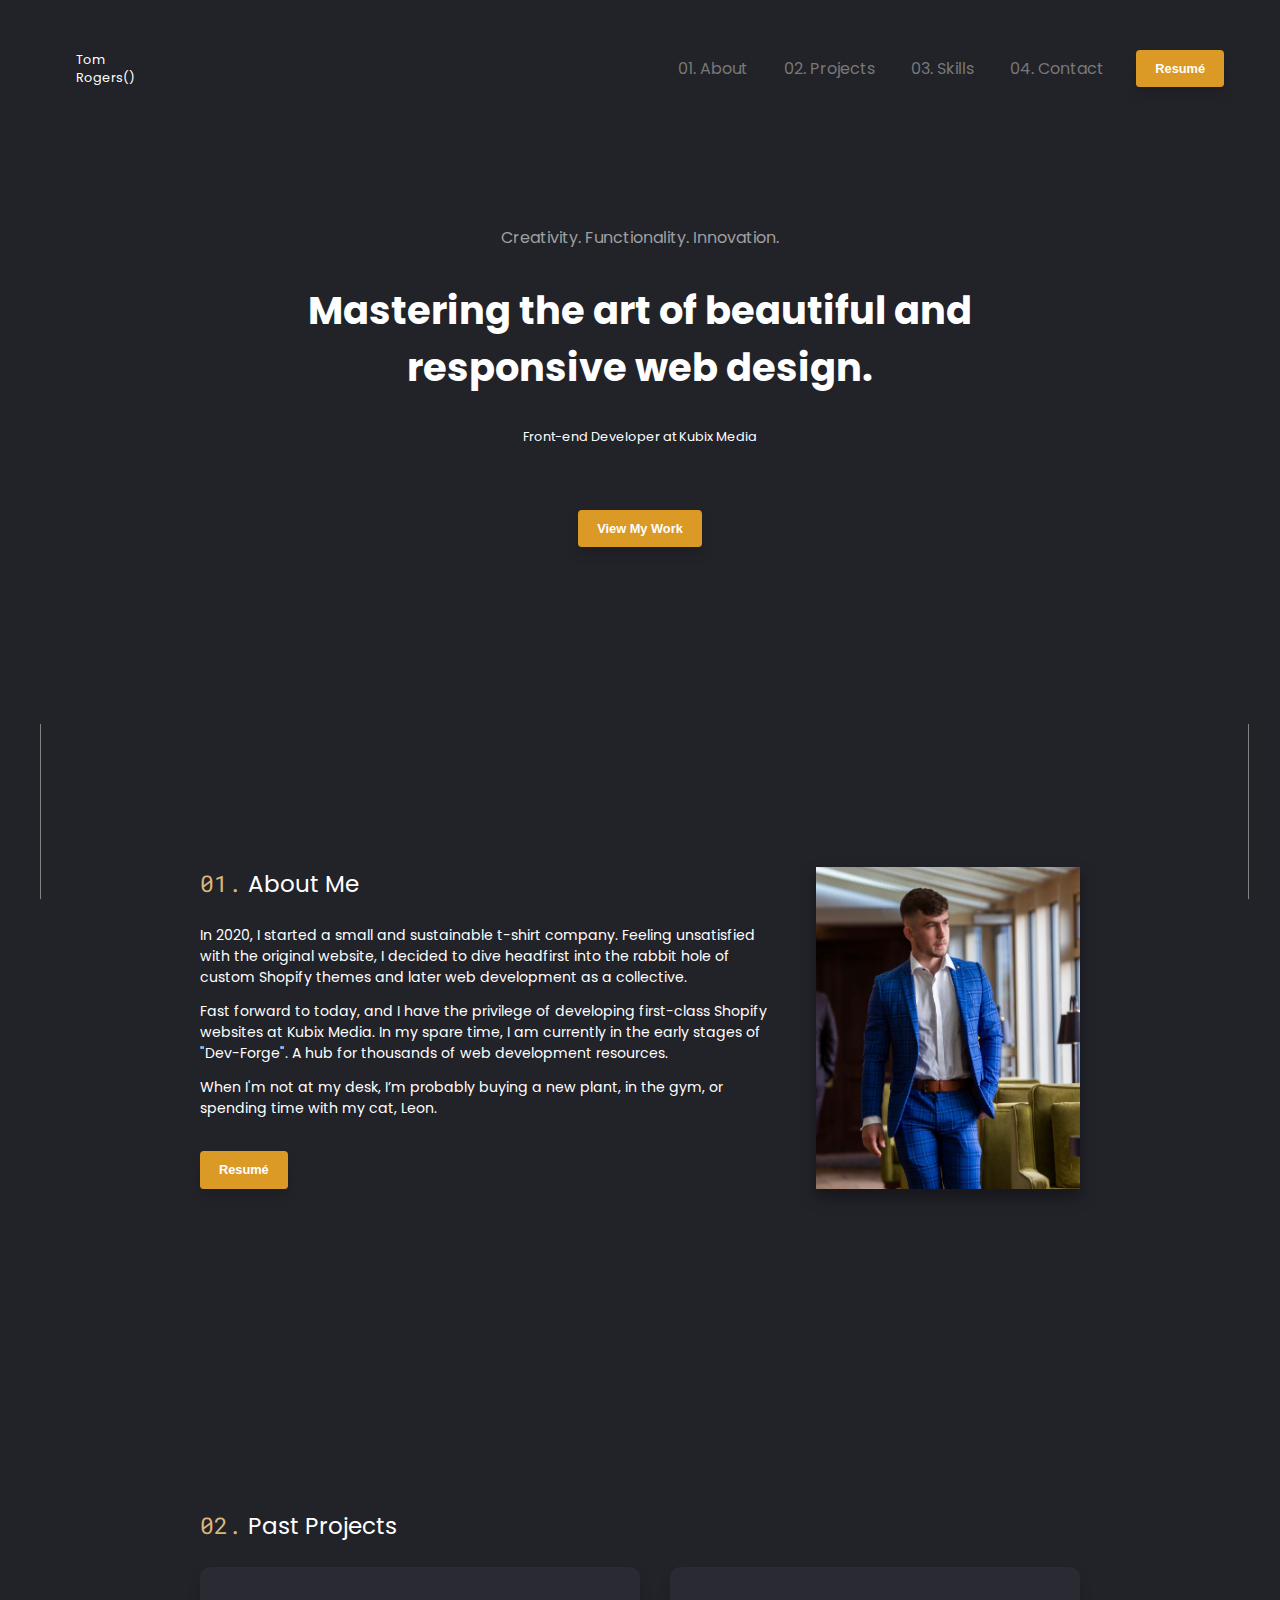
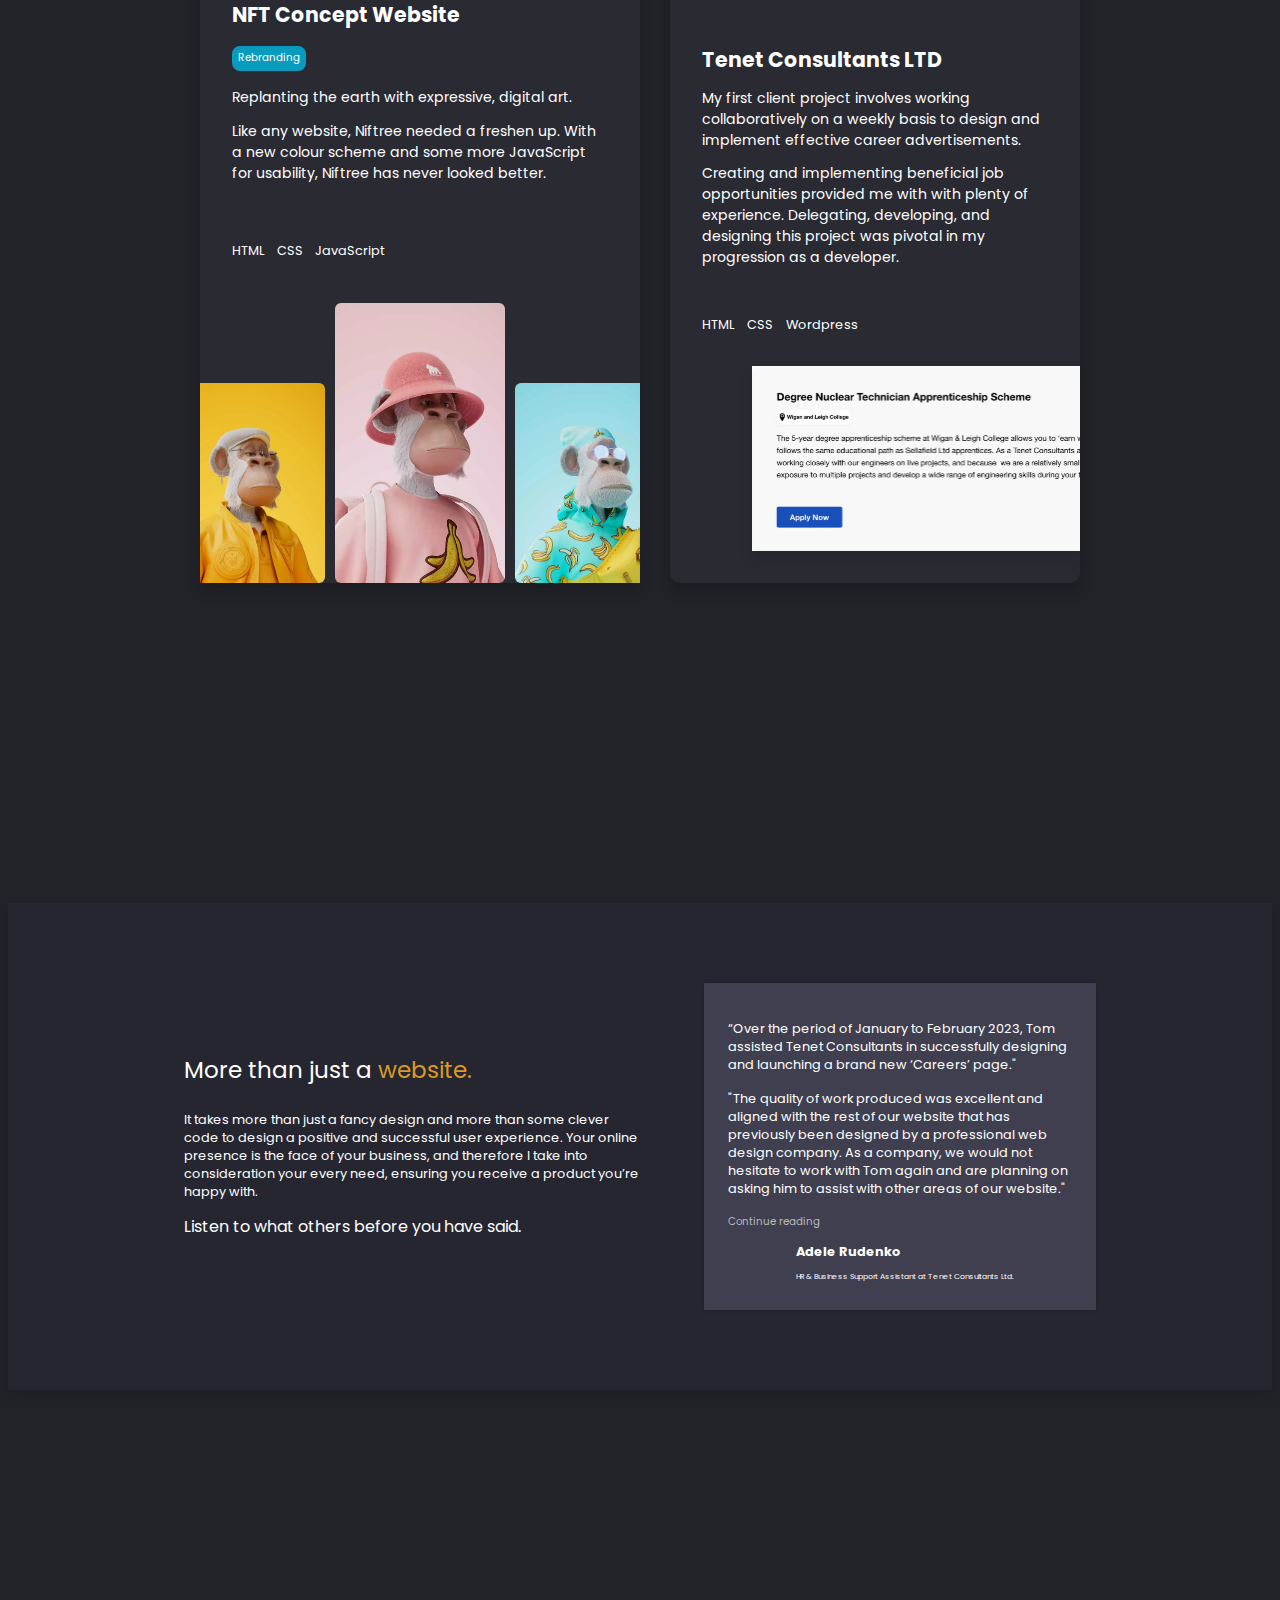
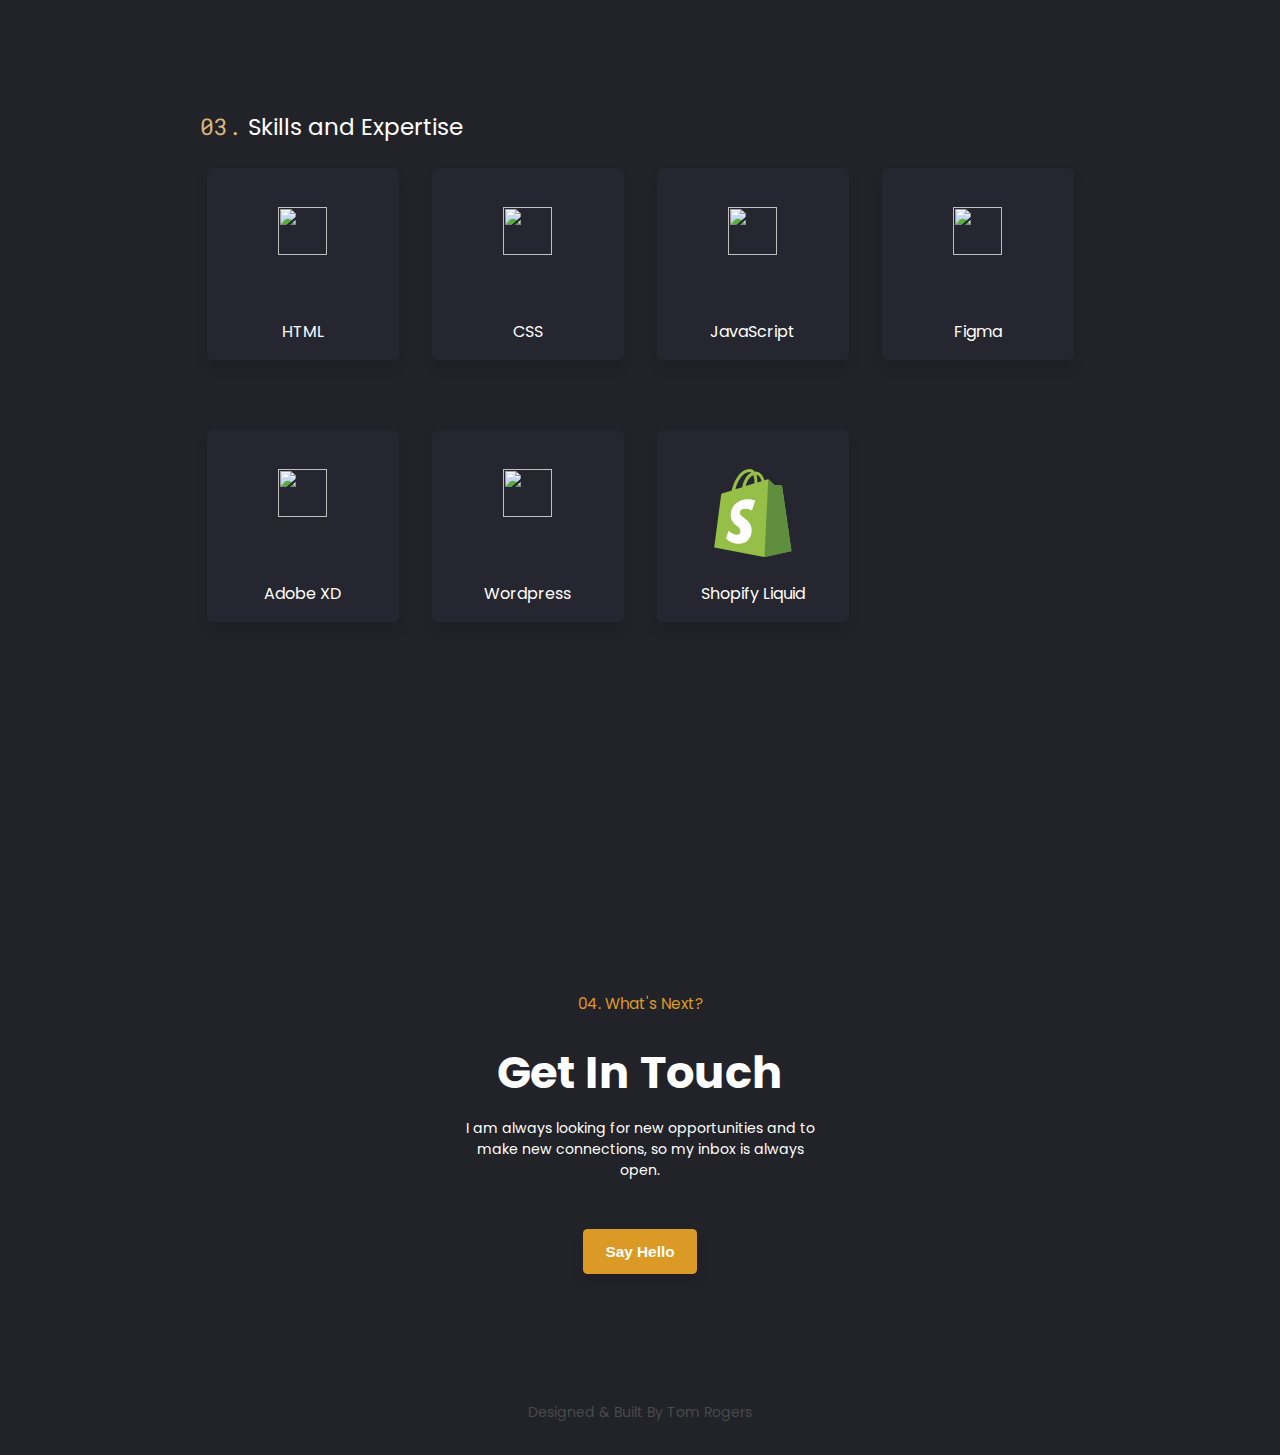
==== commit f83b3607: "Updated for current employment at Kubix." ====
--- a/index.html
+++ b/index.html
@@ -90,10 +90,7 @@
 					<div id="main-title">
 						Mastering the art of beautiful and responsive web design.
 					</div>
-					<div id="lower-subtitle">
-						I am a UI/UX designer and front-end developer aspiring to build
-						user-focused digital products.
-					</div>
+					<div id="lower-subtitle">Front-end Developer at Kubix Media</div>
 					<a href="#projects" id="view-btn"><button>View My Work</button></a>
 				</div>
 
@@ -112,21 +109,22 @@
 					<span>01.</span> About Me
 				</div>
 				<p class="about-body" id="about-body-1">
-					As an aspiring front-end developer, I am passionate about creating
-					engaging and innovative digital experiences. My interest in web
-					development began in 2020 when I started my own sustainable t-shirt
-					business and was inspired to improve the web design templates offered
-					by larger companies. Turns out, creating an auction timer can teach
-					you quite a bit about JavaScript.
+					In 2020, I started a small and sustainable t-shirt company. Feeling
+					unsatisfied with the original website, I decided to dive headfirst
+					into the rabbit hole of custom Shopify themes and later web
+					development as a collective.
 				</p>
 
 				<p class="about-body" id="about-body-2">
-					In addition to my degree in
-					<span>Digital Business and Information Technologies</span>, I am
-					continuously honing my skills in responsive design and user
-					interactions. Currently, I am working on my first client project where
-					I am designing and developing an extension to their website,
-					specifically a careers and apprenticeship page.
+					Fast forward to today, and I have the privilege of developing
+					first-class Shopify websites at Kubix Media. In my spare time, I am
+					currently in the early stages of "Dev-Forge". A hub for thousands of
+					web development resources.
+				</p>
+
+				<p class="about-body" id="about-body-3">
+					When I'm not at my desk, I’m probably buying a new plant, in the gym,
+					or spending time with my cat, Leon.
 				</p>
 
 				<a href="documents/CV 2.pdf" target="_blank">
@@ -342,6 +340,10 @@
 					<img src="images/wp.png" alt="" />
 					<div class="skill-name" id="wp">Wordpress</div>
 				</div>
+				<div class="skill-square">
+					<img src="images/shopify.svg" alt="" />
+					<div class="skill-name" id="shopify">Shopify Liquid</div>
+				</div>
 			</div>
 		</section>
 		<section id="contact">
--- a/style.css
+++ b/style.css
@@ -295,10 +295,10 @@
   }
   body #projects .project-flex-box .right-project .project-status .status-button #status-name {
     background-color: #099bbe;
-    padding: 0.2rem;
+    padding: 0.4rem 0rem;
     margin-block: 1rem;
     border-radius: 0.5rem;
-    width: 10vw;
+    width: 16vw;
     text-align: center;
     font-size: 2vw;
   }
@@ -900,7 +900,7 @@
   body .desktop-hero .mobile-hero .central-hero #lower-subtitle {
     margin: 2rem 16rem 4rem 16rem;
     font-size: 1vw;
-    color: var(--dark-theme-secondary-font-colour);
+    color: var(--dark-theme-primary-font-colour);
   }
   body .desktop-hero .mobile-hero .right-hero-email {
     display: flex;
@@ -929,7 +929,7 @@
   }
   body #about button {
     margin: 0;
-    margin-top: 1rem;
+    margin-top: 2rem;
   }
   body #about img {
     width: 30%;
